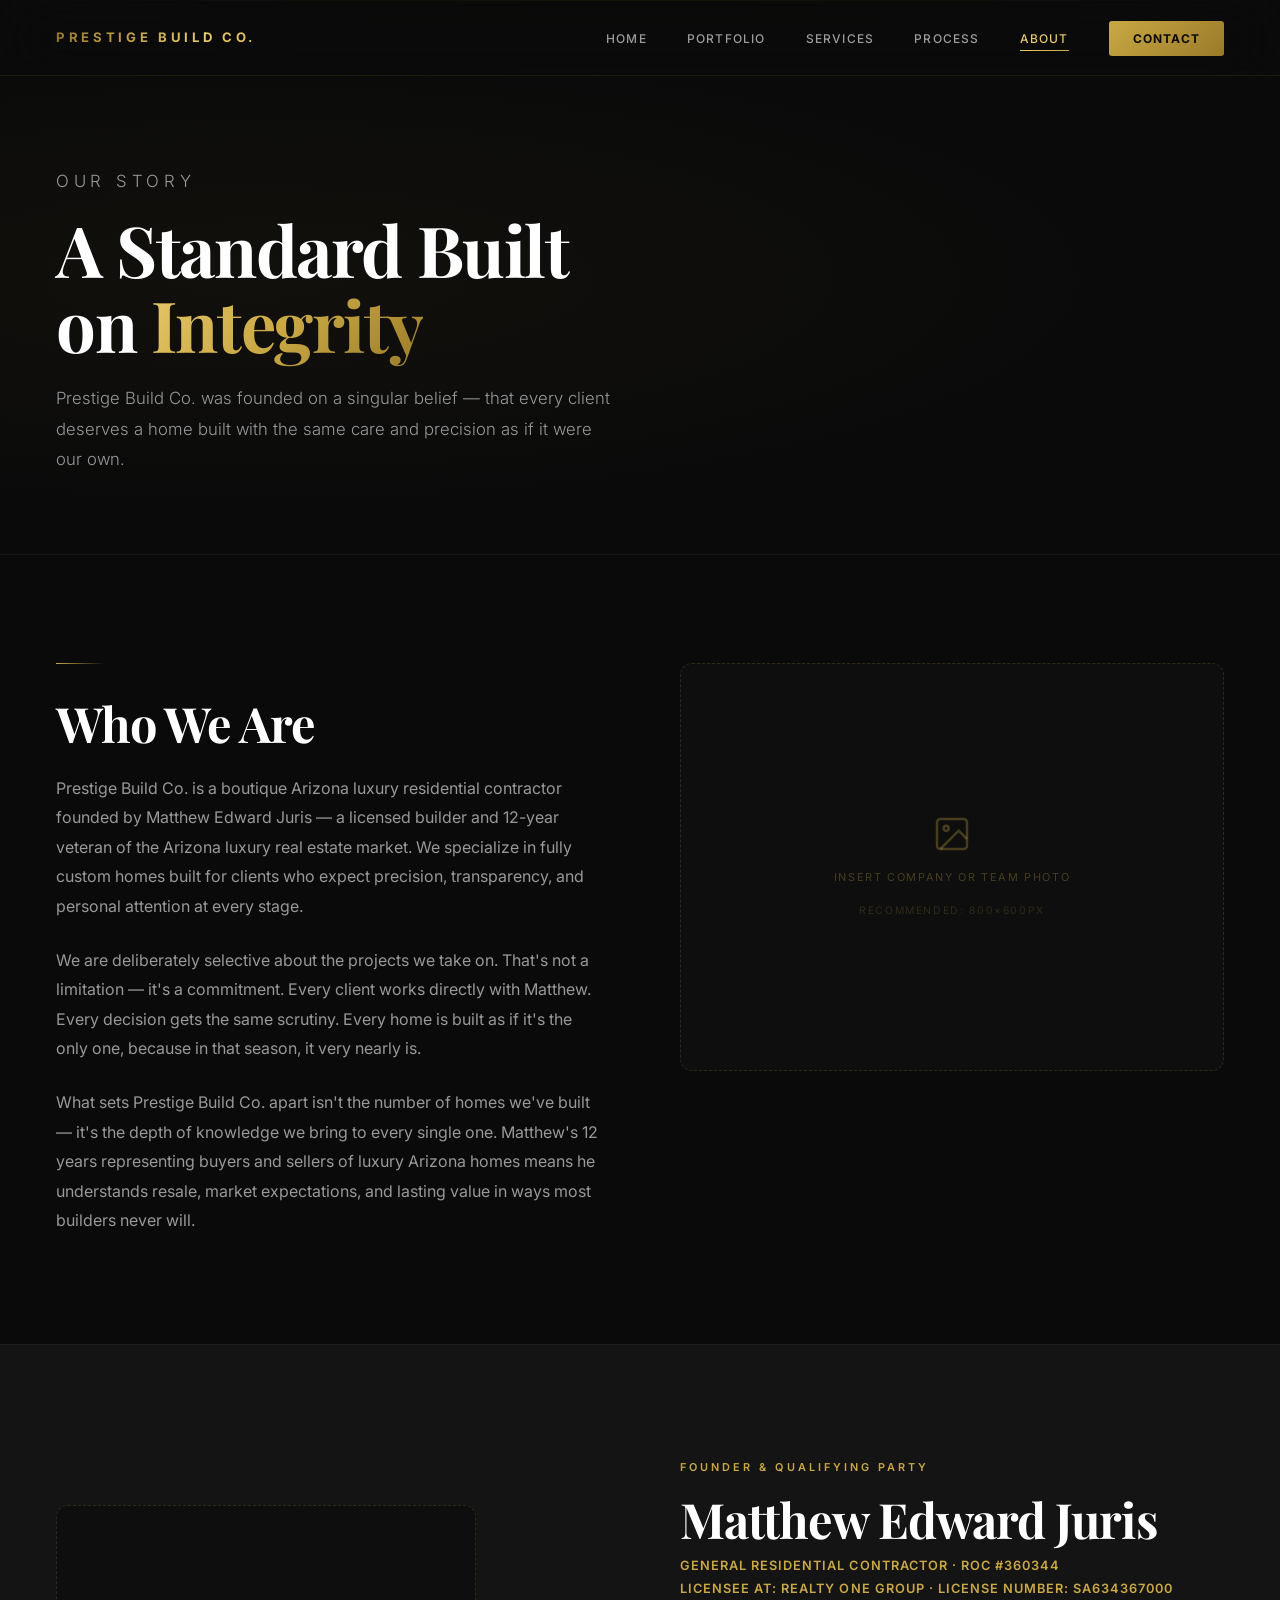
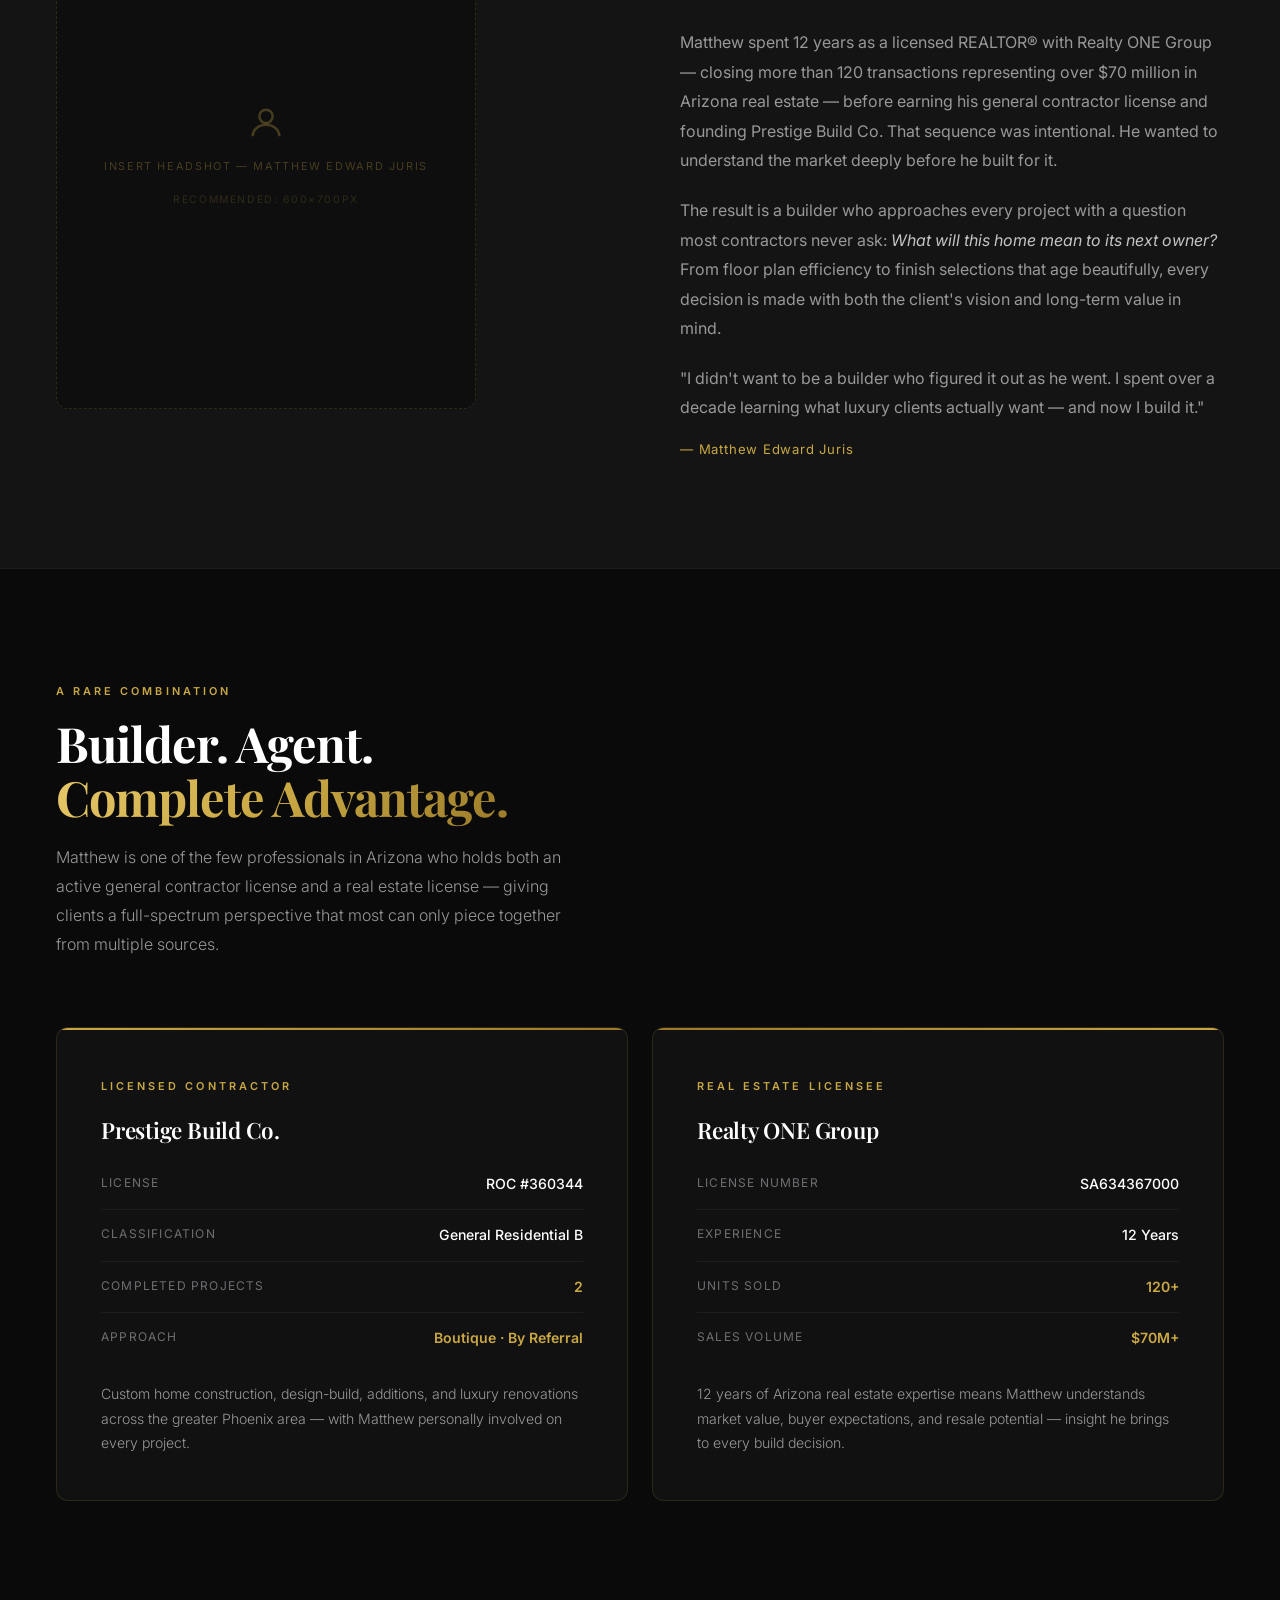
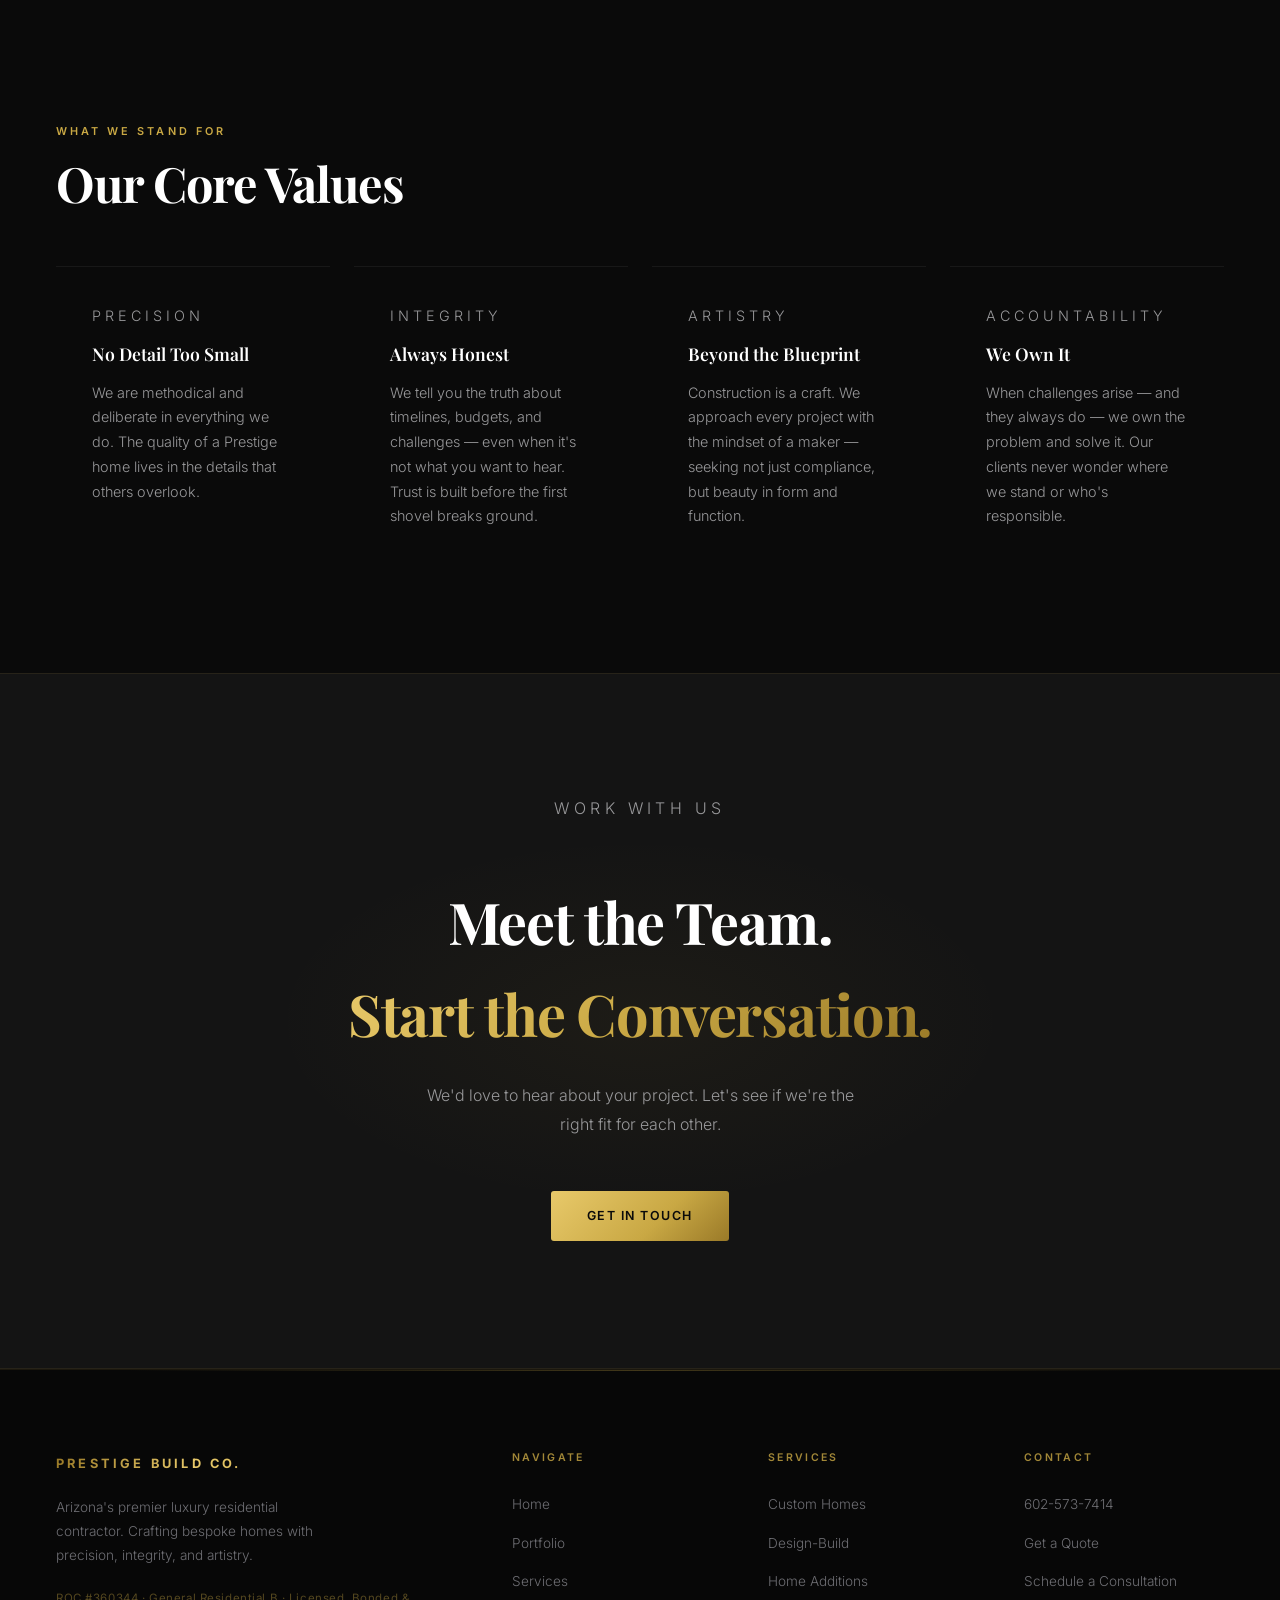
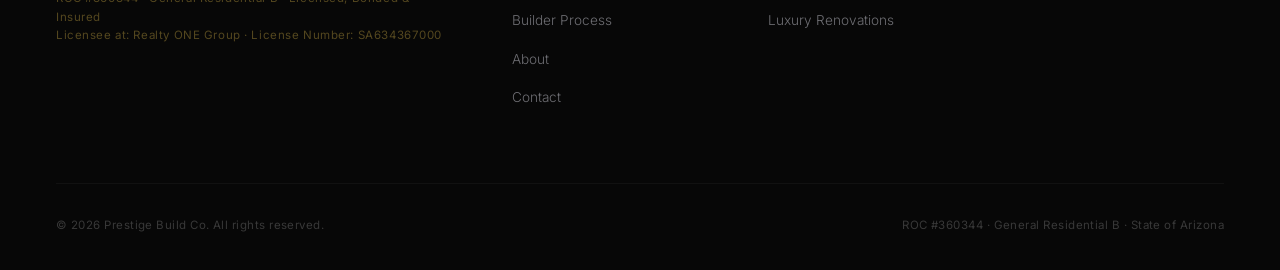
==== about.html @ 53264f7e "Initial launch — Prestige Build Co. website" ====
<!DOCTYPE html>
<html lang="en">
<head>
  <meta charset="UTF-8" />
  <meta name="viewport" content="width=device-width, initial-scale=1.0" />
  <title>About — Prestige Build Co.</title>
  <meta name="description" content="Learn about Prestige Build Co., founded by Matthew Edward Juris. Arizona luxury residential contractor, ROC #360344." />
  <link rel="stylesheet" href="styles.css" />
</head>
<body>

  <nav id="nav">
    <a href="index.html" class="nav-logo">Prestige Build Co.</a>
    <ul class="nav-links" id="navLinks">
      <li><a href="index.html">Home</a></li>
      <li><a href="portfolio.html">Portfolio</a></li>
      <li><a href="services.html">Services</a></li>
      <li><a href="process.html">Process</a></li>
      <li><a href="about.html" class="active">About</a></li>
      <li><a href="contact.html" class="nav-cta">Contact</a></li>
    </ul>
    <button class="nav-toggle" id="navToggle" aria-label="Toggle navigation">
      <span></span><span></span><span></span>
    </button>
  </nav>

  <!-- PAGE HERO -->
  <div class="page-hero">
    <div class="page-hero-inner">
      <p class="section-label">Our Story</p>
      <h1>A Standard Built<br>on <span class="gold">Integrity</span></h1>
      <p>Prestige Build Co. was founded on a singular belief — that every client deserves a home built with the same care and precision as if it were our own.</p>
    </div>
  </div>

  <!-- STORY + PHOTO -->
  <div class="section">
    <div class="section-inner">
      <div class="grid-2" style="align-items:start; gap:80px;">
        <div class="fade-in">
          <div class="gold-line"></div>
          <h2 class="section-title" style="margin-bottom:24px;">Who We Are</h2>
          <p style="color:var(--gray-400); font-size:1rem; line-height:1.85; margin-bottom:24px;">Prestige Build Co. is a boutique Arizona luxury residential contractor founded by Matthew Edward Juris — a licensed builder and 12-year veteran of the Arizona luxury real estate market. We specialize in fully custom homes built for clients who expect precision, transparency, and personal attention at every stage.</p>
          <p style="color:var(--gray-400); font-size:1rem; line-height:1.85; margin-bottom:24px;">We are deliberately selective about the projects we take on. That's not a limitation — it's a commitment. Every client works directly with Matthew. Every decision gets the same scrutiny. Every home is built as if it's the only one, because in that season, it very nearly is.</p>
          <p style="color:var(--gray-400); font-size:1rem; line-height:1.85;">What sets Prestige Build Co. apart isn't the number of homes we've built — it's the depth of knowledge we bring to every single one. Matthew's 12 years representing buyers and sellers of luxury Arizona homes means he understands resale, market expectations, and lasting value in ways most builders never will.</p>
        </div>
        <div class="fade-in">
          <!-- INSERT COMPANY / TEAM PHOTO: 800×600px recommended -->
          <div class="media-ph" style="aspect-ratio:4/3; border-radius:12px;">
            <svg width="40" height="40" viewBox="0 0 24 24" fill="none" stroke="currentColor" stroke-width="1.5"><rect x="3" y="3" width="18" height="18" rx="2"/><circle cx="8.5" cy="8.5" r="1.5"/><path d="m21 15-5-5L5 21"/></svg>
            Insert Company or Team Photo<br><span style="font-size:0.65rem; opacity:0.6;">Recommended: 800×600px</span>
          </div>
        </div>
      </div>
    </div>
  </div>

  <!-- QUALIFIER BIO -->
  <div class="section" style="background:var(--black-soft); border-top:1px solid rgba(255,255,255,0.04); border-bottom:1px solid rgba(255,255,255,0.04);">
    <div class="section-inner">
      <div class="grid-2" style="align-items:center; gap:80px;">
        <div class="fade-in">
          <!-- INSERT HEADSHOT: Matthew Edward Juris — 600×700px recommended -->
          <div class="media-ph" style="aspect-ratio:5/6; border-radius:12px; max-width:420px;">
            <svg width="40" height="40" viewBox="0 0 24 24" fill="none" stroke="currentColor" stroke-width="1.5"><circle cx="12" cy="8" r="4"/><path d="M4 20c0-4 3.6-7 8-7s8 3 8 7"/></svg>
            Insert Headshot — Matthew Edward Juris<br><span style="font-size:0.65rem; opacity:0.6;">Recommended: 600×700px</span>
          </div>
        </div>
        <div class="fade-in">
          <p class="section-label">Founder &amp; Qualifying Party</p>
          <h2 class="section-title" style="margin-bottom:8px;">Matthew Edward Juris</h2>
          <p style="color:var(--gold); font-size:0.8rem; letter-spacing:0.08em; text-transform:uppercase; font-weight:600; margin-bottom:28px; line-height:1.8;">General Residential Contractor · ROC #360344<br>Licensee at: Realty ONE Group · License Number: SA634367000</p>
          <p style="color:var(--gray-400); font-size:1rem; line-height:1.85; margin-bottom:20px;">Matthew spent 12 years as a licensed REALTOR® with Realty ONE Group — closing more than 120 transactions representing over $70 million in Arizona real estate — before earning his general contractor license and founding Prestige Build Co. That sequence was intentional. He wanted to understand the market deeply before he built for it.</p>
          <p style="color:var(--gray-400); font-size:1rem; line-height:1.85; margin-bottom:20px;">The result is a builder who approaches every project with a question most contractors never ask: <em style="color:rgba(255,255,255,0.75);">What will this home mean to its next owner?</em> From floor plan efficiency to finish selections that age beautifully, every decision is made with both the client's vision and long-term value in mind.</p>
          <p style="color:var(--gray-400); font-size:1rem; line-height:1.85;">"I didn't want to be a builder who figured it out as he went. I spent over a decade learning what luxury clients actually want — and now I build it."</p>
          <p style="margin-top:16px; font-size:0.82rem; color:var(--gold); letter-spacing:0.06em;">— Matthew Edward Juris</p>
        </div>
      </div>
    </div>
  </div>

  <!-- DUAL EXPERTISE -->
  <div class="section">
    <div class="section-inner">
      <div class="fade-in" style="margin-bottom:56px;">
        <p class="section-label">A Rare Combination</p>
        <h2 class="section-title">Builder. Agent.<br><span class="gold">Complete Advantage.</span></h2>
        <p class="section-sub">Matthew is one of the few professionals in Arizona who holds both an active general contractor license and a real estate license — giving clients a full-spectrum perspective that most can only piece together from multiple sources.</p>
      </div>
      <div class="grid-2 stagger" style="gap:24px;">

        <!-- Contractor Card -->
        <div class="fade-in" style="background:var(--black-card); border:1px solid rgba(201,168,68,0.15); border-radius:12px; padding:44px; position:relative; overflow:hidden;">
          <div style="position:absolute; top:0; left:0; right:0; height:2px; background:linear-gradient(90deg, var(--gold), var(--gold-dark));"></div>
          <p class="section-label" style="margin-bottom:18px;">Licensed Contractor</p>
          <h3 style="font-family:var(--font-serif); font-size:1.4rem; font-weight:600; margin-bottom:24px; letter-spacing:-0.01em;">Prestige Build Co.</h3>
          <div style="display:flex; flex-direction:column; gap:14px; margin-bottom:32px;">
            <div style="display:flex; justify-content:space-between; padding-bottom:14px; border-bottom:1px solid rgba(255,255,255,0.05);">
              <span style="font-size:0.75rem; letter-spacing:0.1em; text-transform:uppercase; color:var(--gray-600);">License</span>
              <span style="font-size:0.88rem; color:var(--white); font-weight:500;">ROC #360344</span>
            </div>
            <div style="display:flex; justify-content:space-between; padding-bottom:14px; border-bottom:1px solid rgba(255,255,255,0.05);">
              <span style="font-size:0.75rem; letter-spacing:0.1em; text-transform:uppercase; color:var(--gray-600);">Classification</span>
              <span style="font-size:0.88rem; color:var(--white); font-weight:500;">General Residential B</span>
            </div>
            <div style="display:flex; justify-content:space-between; padding-bottom:14px; border-bottom:1px solid rgba(255,255,255,0.05);">
              <span style="font-size:0.75rem; letter-spacing:0.1em; text-transform:uppercase; color:var(--gray-600);">Completed Projects</span>
              <span style="font-size:0.88rem; color:var(--gold); font-weight:600;">2</span>
            </div>
            <div style="display:flex; justify-content:space-between;">
              <span style="font-size:0.75rem; letter-spacing:0.1em; text-transform:uppercase; color:var(--gray-600);">Approach</span>
              <span style="font-size:0.88rem; color:var(--gold); font-weight:600;">Boutique · By Referral</span>
            </div>
          </div>
          <p style="font-size:0.88rem; color:var(--gray-400); line-height:1.75; font-weight:300;">Custom home construction, design-build, additions, and luxury renovations across the greater Phoenix area — with Matthew personally involved on every project.</p>
        </div>

        <!-- Real Estate Card -->
        <div class="fade-in" style="background:var(--black-card); border:1px solid rgba(201,168,68,0.15); border-radius:12px; padding:44px; position:relative; overflow:hidden;">
          <div style="position:absolute; top:0; left:0; right:0; height:2px; background:linear-gradient(90deg, var(--gold-dark), var(--gold));"></div>
          <p class="section-label" style="margin-bottom:18px;">Real Estate Licensee</p>
          <h3 style="font-family:var(--font-serif); font-size:1.4rem; font-weight:600; margin-bottom:24px; letter-spacing:-0.01em;">Realty ONE Group</h3>
          <div style="display:flex; flex-direction:column; gap:14px; margin-bottom:32px;">
            <div style="display:flex; justify-content:space-between; padding-bottom:14px; border-bottom:1px solid rgba(255,255,255,0.05);">
              <span style="font-size:0.75rem; letter-spacing:0.1em; text-transform:uppercase; color:var(--gray-600);">License Number</span>
              <span style="font-size:0.88rem; color:var(--white); font-weight:500;">SA634367000</span>
            </div>
            <div style="display:flex; justify-content:space-between; padding-bottom:14px; border-bottom:1px solid rgba(255,255,255,0.05);">
              <span style="font-size:0.75rem; letter-spacing:0.1em; text-transform:uppercase; color:var(--gray-600);">Experience</span>
              <span style="font-size:0.88rem; color:var(--white); font-weight:500;">12 Years</span>
            </div>
            <div style="display:flex; justify-content:space-between; padding-bottom:14px; border-bottom:1px solid rgba(255,255,255,0.05);">
              <span style="font-size:0.75rem; letter-spacing:0.1em; text-transform:uppercase; color:var(--gray-600);">Units Sold</span>
              <span style="font-size:0.88rem; color:var(--gold); font-weight:600;">120+</span>
            </div>
            <div style="display:flex; justify-content:space-between;">
              <span style="font-size:0.75rem; letter-spacing:0.1em; text-transform:uppercase; color:var(--gray-600);">Sales Volume</span>
              <span style="font-size:0.88rem; color:var(--gold); font-weight:600;">$70M+</span>
            </div>
          </div>
          <p style="font-size:0.88rem; color:var(--gray-400); line-height:1.75; font-weight:300;">12 years of Arizona real estate expertise means Matthew understands market value, buyer expectations, and resale potential — insight he brings to every build decision.</p>
        </div>

      </div>
    </div>
  </div>

  <!-- VALUES -->
  <div class="section">
    <div class="section-inner">
      <div class="fade-in" style="margin-bottom:56px;">
        <p class="section-label">What We Stand For</p>
        <h2 class="section-title">Our Core Values</h2>
      </div>
      <div class="grid-4 stagger">
        <div class="value-card fade-in">
          <p class="section-label" style="margin-bottom:12px;">Precision</p>
          <h3>No Detail Too Small</h3>
          <p style="font-size:0.9rem; color:var(--gray-400); line-height:1.72; margin-top:10px;">We are methodical and deliberate in everything we do. The quality of a Prestige home lives in the details that others overlook.</p>
        </div>
        <div class="value-card fade-in">
          <p class="section-label" style="margin-bottom:12px;">Integrity</p>
          <h3>Always Honest</h3>
          <p style="font-size:0.9rem; color:var(--gray-400); line-height:1.72; margin-top:10px;">We tell you the truth about timelines, budgets, and challenges — even when it's not what you want to hear. Trust is built before the first shovel breaks ground.</p>
        </div>
        <div class="value-card fade-in">
          <p class="section-label" style="margin-bottom:12px;">Artistry</p>
          <h3>Beyond the Blueprint</h3>
          <p style="font-size:0.9rem; color:var(--gray-400); line-height:1.72; margin-top:10px;">Construction is a craft. We approach every project with the mindset of a maker — seeking not just compliance, but beauty in form and function.</p>
        </div>
        <div class="value-card fade-in">
          <p class="section-label" style="margin-bottom:12px;">Accountability</p>
          <h3>We Own It</h3>
          <p style="font-size:0.9rem; color:var(--gray-400); line-height:1.72; margin-top:10px;">When challenges arise — and they always do — we own the problem and solve it. Our clients never wonder where we stand or who's responsible.</p>
        </div>
      </div>
    </div>
  </div>

  <!-- CTA -->
  <div class="cta-section fade-in">
    <p class="section-label">Work With Us</p>
    <h2>Meet the Team.<br><span class="gold">Start the Conversation.</span></h2>
    <p>We'd love to hear about your project. Let's see if we're the right fit for each other.</p>
    <a href="contact.html" class="btn btn-gold">Get in Touch</a>
  </div>

  <!-- FOOTER -->
  <footer>
    <div class="footer-inner">
      <div>
        <div class="footer-logo">Prestige Build Co.</div>
        <p class="footer-desc">Arizona's premier luxury residential contractor. Crafting bespoke homes with precision, integrity, and artistry.</p>
        <p class="footer-roc">ROC #360344 · General Residential B · Licensed, Bonded &amp; Insured<br>Licensee at: Realty ONE Group · License Number: SA634367000</p>
      </div>
      <div class="footer-col">
        <h4>Navigate</h4>
        <ul>
          <li><a href="index.html">Home</a></li>
          <li><a href="portfolio.html">Portfolio</a></li>
          <li><a href="services.html">Services</a></li>
          <li><a href="process.html">Builder Process</a></li>
          <li><a href="about.html">About</a></li>
          <li><a href="contact.html">Contact</a></li>
        </ul>
      </div>
      <div class="footer-col">
        <h4>Services</h4>
        <ul>
          <li><a href="services.html">Custom Homes</a></li>
          <li><a href="services.html">Design-Build</a></li>
          <li><a href="services.html">Home Additions</a></li>
          <li><a href="services.html">Luxury Renovations</a></li>
        </ul>
      </div>
      <div class="footer-col">
        <h4>Contact</h4>
        <ul>
          <li><a href="tel:6025737414">602-573-7414</a></li>
          <li><a href="contact.html">Get a Quote</a></li>
          <li><a href="contact.html">Schedule a Consultation</a></li>
        </ul>
      </div>
    </div>
    <div class="footer-bottom">
      <span>© 2026 Prestige Build Co. All rights reserved.</span>
      <span>ROC #360344 · General Residential B · State of Arizona</span>
    </div>
  </footer>

  <script src="main.js"></script>
</body>
</html>
---- styles.css ----
/* ============================================================
   PRESTIGE BUILD CO. — Global Styles (Enhanced)
   ============================================================ */

@import url('https://fonts.googleapis.com/css2?family=Playfair+Display:ital,wght@0,400;0,600;0,700;1,400;1,700&family=Inter:wght@300;400;500;600;700&display=swap');

*, *::before, *::after { box-sizing: border-box; margin: 0; padding: 0; }

:root {
  --black:        #0a0a0a;
  --black-soft:   #141414;
  --black-card:   #111111;
  --card-bg:      #141414;
  --gold:         #C9A844;
  --gold-light:   #E8C96A;
  --gold-lighter: #F2DC96;
  --gold-dark:    #9A7A28;
  --gold-dim:     rgba(201,168,68,0.15);
  --white:        #ffffff;
  --gray-300:     #c0c0c2;
  --gray-400:     #98989a;
  --gray-600:     #6e6e73;
  --nav-h:        76px;
  --max-w:        1200px;
  --font-serif:   'Playfair Display', Georgia, serif;
  --font-sans:    'Inter', -apple-system, BlinkMacSystemFont, sans-serif;
}

html { scroll-behavior: smooth; }

body {
  font-family: var(--font-sans);
  background: var(--black);
  color: var(--white);
  line-height: 1.6;
  -webkit-font-smoothing: antialiased;
  -moz-osx-font-smoothing: grayscale;
}

/* ── GOLD EFFECTS ─────────────────────────────────────────── */
.gold {
  background: linear-gradient(135deg, var(--gold-light) 0%, var(--gold) 50%, var(--gold-dark) 100%);
  -webkit-background-clip: text;
  -webkit-text-fill-color: transparent;
  background-clip: text;
}

@keyframes shimmer {
  0%   { background-position: -400% center; }
  100% { background-position: 400% center; }
}

/* ── NAV ─────────────────────────────────────────────────── */
nav {
  position: fixed;
  top: 0; left: 0; right: 0;
  height: var(--nav-h);
  display: flex;
  align-items: center;
  justify-content: space-between;
  padding: 0 56px;
  background: rgba(10,10,10,0.7);
  backdrop-filter: blur(32px) saturate(180%);
  -webkit-backdrop-filter: blur(32px) saturate(180%);
  border-bottom: 1px solid rgba(201,168,68,0.1);
  z-index: 1000;
  transition: background 0.4s, box-shadow 0.4s;
}

nav.scrolled {
  background: rgba(10,10,10,0.97);
  box-shadow: 0 4px 60px rgba(0,0,0,0.7);
  border-bottom-color: rgba(201,168,68,0.18);
}

.nav-logo {
  font-family: var(--font-sans);
  font-size: 0.82rem;
  font-weight: 700;
  letter-spacing: 0.28em;
  text-transform: uppercase;
  text-decoration: none;
  background: linear-gradient(90deg, var(--gold-dark), var(--gold-light), var(--gold), var(--gold-light), var(--gold-dark));
  background-size: 300% auto;
  -webkit-background-clip: text;
  -webkit-text-fill-color: transparent;
  background-clip: text;
  animation: shimmer 6s linear infinite;
  white-space: nowrap;
}

.nav-links {
  display: flex;
  align-items: center;
  gap: 40px;
  list-style: none;
}

.nav-links a {
  position: relative;
  color: rgba(255,255,255,0.6);
  text-decoration: none;
  font-size: 0.75rem;
  letter-spacing: 0.1em;
  text-transform: uppercase;
  font-weight: 500;
  transition: color 0.25s;
  padding-bottom: 2px;
}

.nav-links a::after {
  content: '';
  position: absolute;
  bottom: -3px;
  left: 0;
  width: 0;
  height: 1px;
  background: linear-gradient(90deg, var(--gold-light), var(--gold));
  transition: width 0.3s ease;
}

.nav-links a:hover,
.nav-links a.active {
  color: var(--gold-light);
}

.nav-links a:hover::after,
.nav-links a.active::after { width: 100%; }

.nav-links .nav-cta {
  background: linear-gradient(135deg, var(--gold), var(--gold-dark));
  color: var(--black) !important;
  padding: 10px 24px;
  border-radius: 3px;
  font-weight: 700;
  letter-spacing: 0.1em;
  -webkit-text-fill-color: var(--black);
  transition: box-shadow 0.25s, transform 0.2s;
}

.nav-links .nav-cta::after { display: none; }

.nav-links .nav-cta:hover {
  box-shadow: 0 0 28px rgba(201,168,68,0.45);
  transform: translateY(-1px);
}

.nav-toggle {
  display: none;
  flex-direction: column;
  gap: 5px;
  background: none;
  border: none;
  cursor: pointer;
  padding: 4px;
}

.nav-toggle span {
  display: block;
  width: 24px;
  height: 1.5px;
  background: var(--gold);
  transition: all 0.3s;
}

.nav-toggle.open span:nth-child(1) { transform: translateY(6.5px) rotate(45deg); }
.nav-toggle.open span:nth-child(2) { opacity: 0; }
.nav-toggle.open span:nth-child(3) { transform: translateY(-6.5px) rotate(-45deg); }

/* ── HERO ─────────────────────────────────────────────────── */
.hero {
  position: relative;
  height: 100vh;
  min-height: 680px;
  display: flex;
  align-items: center;
  justify-content: center;
  overflow: hidden;
  text-align: center;
}

.hero-media {
  position: absolute;
  inset: 0;
  background: linear-gradient(135deg, #1c1508 0%, #0d0d0d 40%, #080b12 70%, #120808 100%);
  background-size: 400% 400%;
  animation: heroShift 20s ease infinite;
}

@keyframes heroShift {
  0%   { background-position: 0% 50%; }
  50%  { background-position: 100% 50%; }
  100% { background-position: 0% 50%; }
}

/* Subtle grid overlay */
.hero::before {
  content: '';
  position: absolute;
  inset: 0;
  background-image:
    linear-gradient(rgba(201,168,68,0.03) 1px, transparent 1px),
    linear-gradient(90deg, rgba(201,168,68,0.03) 1px, transparent 1px);
  background-size: 72px 72px;
  z-index: 1;
  pointer-events: none;
}

.hero-overlay {
  position: absolute;
  inset: 0;
  background:
    radial-gradient(ellipse at 50% 60%, rgba(201,168,68,0.06) 0%, transparent 60%),
    linear-gradient(to bottom, rgba(10,10,10,0.3) 0%, rgba(10,10,10,0.2) 50%, rgba(10,10,10,0.9) 100%);
  z-index: 1;
}

.hero-content {
  position: relative;
  z-index: 2;
  padding: 0 24px;
  max-width: 900px;
}

.hero-eyebrow {
  display: inline-block;
  font-size: 0.68rem;
  letter-spacing: 0.3em;
  text-transform: uppercase;
  color: var(--gold);
  font-weight: 500;
  margin-bottom: 28px;
  border: 1px solid rgba(201,168,68,0.3);
  padding: 8px 20px;
  border-radius: 2px;
  backdrop-filter: blur(8px);
  background: rgba(201,168,68,0.04);
}

.hero-content h1 {
  font-family: var(--font-serif);
  font-size: clamp(3.2rem, 8vw, 7rem);
  font-weight: 700;
  letter-spacing: -0.02em;
  line-height: 1.02;
  margin-bottom: 28px;
}

.hero-content .hero-sub {
  font-size: clamp(1rem, 1.8vw, 1.2rem);
  color: rgba(255,255,255,0.55);
  margin-bottom: 52px;
  max-width: 480px;
  margin-left: auto;
  margin-right: auto;
  line-height: 1.8;
  font-weight: 300;
  letter-spacing: 0.01em;
}

.hero-actions {
  display: flex;
  gap: 16px;
  justify-content: center;
  flex-wrap: wrap;
}

.hero-scroll {
  position: absolute;
  bottom: 40px;
  left: 50%;
  transform: translateX(-50%);
  z-index: 2;
  display: flex;
  flex-direction: column;
  align-items: center;
  gap: 10px;
  color: rgba(255,255,255,0.25);
  font-size: 0.62rem;
  letter-spacing: 0.25em;
  text-transform: uppercase;
}

.hero-scroll-line {
  width: 1px;
  height: 48px;
  background: linear-gradient(to bottom, var(--gold), transparent);
  animation: scrollPulse 2.4s ease-in-out infinite;
}

@keyframes scrollPulse {
  0%, 100% { opacity: 0.25; transform: scaleY(1); }
  50%       { opacity: 0.8;  transform: scaleY(1.1); }
}

/* ── PAGE HERO (inner pages) ─────────────────────────────── */
.page-hero {
  position: relative;
  padding: calc(var(--nav-h) + 90px) 56px 80px;
  border-bottom: 1px solid rgba(255,255,255,0.05);
  overflow: hidden;
}

.page-hero::before {
  content: '';
  position: absolute;
  top: 0; left: 0; right: 0;
  height: 1px;
  background: linear-gradient(90deg, transparent 0%, var(--gold) 50%, transparent 100%);
  opacity: 0.4;
}

.page-hero::after {
  content: '';
  position: absolute;
  top: 0; left: 0; right: 0; bottom: 0;
  background: radial-gradient(ellipse at 20% 50%, rgba(201,168,68,0.04) 0%, transparent 60%);
  pointer-events: none;
}

.page-hero-inner {
  position: relative;
  z-index: 1;
  max-width: var(--max-w);
  margin: 0 auto;
}

.page-hero h1 {
  font-family: var(--font-serif);
  font-size: clamp(2.8rem, 5.5vw, 5rem);
  font-weight: 700;
  letter-spacing: -0.02em;
  line-height: 1.06;
  margin-bottom: 22px;
}

.page-hero p {
  font-size: 1.05rem;
  color: var(--gray-400);
  max-width: 560px;
  line-height: 1.8;
  font-weight: 300;
}

/* ── SECTIONS ─────────────────────────────────────────────── */
.section {
  padding: 108px 56px;
}

.section-inner {
  max-width: var(--max-w);
  margin: 0 auto;
}

.section-label {
  display: inline-block;
  font-size: 0.68rem;
  letter-spacing: 0.28em;
  text-transform: uppercase;
  color: var(--gold);
  font-weight: 600;
  margin-bottom: 16px;
}

.section-title {
  font-family: var(--font-serif);
  font-size: clamp(2rem, 3.8vw, 3.2rem);
  font-weight: 700;
  letter-spacing: -0.02em;
  line-height: 1.1;
  margin-bottom: 20px;
}

.section-sub {
  font-size: 1rem;
  color: var(--gray-400);
  max-width: 520px;
  line-height: 1.8;
  margin-bottom: 68px;
  font-weight: 300;
}

.gold-line {
  width: 48px;
  height: 1px;
  background: linear-gradient(90deg, var(--gold), transparent);
  margin-bottom: 32px;
  position: relative;
}

/* ── BUTTONS ──────────────────────────────────────────────── */
.btn {
  display: inline-block;
  padding: 15px 36px;
  border-radius: 3px;
  font-size: 0.78rem;
  font-weight: 600;
  letter-spacing: 0.12em;
  text-transform: uppercase;
  text-decoration: none;
  cursor: pointer;
  border: none;
  transition: all 0.25s;
  font-family: var(--font-sans);
  position: relative;
  overflow: hidden;
}

.btn-gold {
  background: linear-gradient(135deg, var(--gold-light) 0%, var(--gold) 60%, var(--gold-dark) 100%);
  color: var(--black);
}

.btn-gold::after {
  content: '';
  position: absolute;
  inset: 0;
  background: linear-gradient(135deg, rgba(255,255,255,0.15) 0%, transparent 60%);
  opacity: 0;
  transition: opacity 0.25s;
}

.btn-gold:hover {
  transform: translateY(-2px);
  box-shadow: 0 8px 36px rgba(201,168,68,0.4);
}

.btn-gold:hover::after { opacity: 1; }

.btn-outline {
  background: transparent;
  color: var(--gold);
  border: 1px solid rgba(201,168,68,0.5);
  backdrop-filter: blur(4px);
}

.btn-outline:hover {
  background: rgba(201,168,68,0.08);
  border-color: var(--gold);
  box-shadow: 0 0 32px rgba(201,168,68,0.2), inset 0 0 20px rgba(201,168,68,0.05);
  transform: translateY(-2px);
}

/* ── STATS STRIP ──────────────────────────────────────────── */
.stats-strip {
  background: var(--black-soft);
  border-top: 1px solid rgba(201,168,68,0.12);
  border-bottom: 1px solid rgba(201,168,68,0.12);
  padding: 60px 56px;
  position: relative;
  overflow: hidden;
}

.stats-strip::before {
  content: '';
  position: absolute;
  top: 50%;
  left: 50%;
  transform: translate(-50%, -50%);
  width: 600px;
  height: 200px;
  background: radial-gradient(ellipse, rgba(201,168,68,0.04) 0%, transparent 70%);
  pointer-events: none;
}

.stats-grid {
  max-width: var(--max-w);
  margin: 0 auto;
  display: grid;
  grid-template-columns: repeat(4, 1fr);
  gap: 24px;
  text-align: center;
}

.stat-item {
  padding: 20px;
  position: relative;
}

.stat-item::after {
  content: '';
  position: absolute;
  right: 0;
  top: 20%;
  height: 60%;
  width: 1px;
  background: linear-gradient(to bottom, transparent, rgba(201,168,68,0.2), transparent);
}

.stats-grid > .stat-item:last-child::after { display: none; }

.stat-number {
  font-family: var(--font-serif);
  font-size: clamp(2.4rem, 4vw, 3.4rem);
  font-weight: 700;
  background: linear-gradient(135deg, var(--gold-light), var(--gold), var(--gold-dark));
  -webkit-background-clip: text;
  -webkit-text-fill-color: transparent;
  background-clip: text;
  letter-spacing: -0.02em;
  line-height: 1;
  margin-bottom: 12px;
}

.stat-label {
  font-size: 0.72rem;
  letter-spacing: 0.18em;
  text-transform: uppercase;
  color: var(--gray-600);
  font-weight: 500;
}

/* ── CARDS ────────────────────────────────────────────────── */
.card {
  background: var(--black-card);
  border-radius: 10px;
  overflow: hidden;
  border: 1px solid rgba(255,255,255,0.05);
  transition: transform 0.4s ease, box-shadow 0.4s ease, border-color 0.4s ease;
}

.card:hover {
  transform: translateY(-8px);
  box-shadow: 0 32px 80px rgba(0,0,0,0.7), 0 0 0 1px rgba(201,168,68,0.12);
  border-color: rgba(201,168,68,0.15);
}

.card-body { padding: 28px 30px; }

.card-label {
  font-size: 0.68rem;
  letter-spacing: 0.2em;
  text-transform: uppercase;
  color: var(--gold);
  font-weight: 600;
  margin-bottom: 10px;
  opacity: 0.85;
}

.card-title {
  font-family: var(--font-serif);
  font-size: 1.25rem;
  font-weight: 600;
  letter-spacing: -0.01em;
  margin-bottom: 12px;
}

.card-desc {
  font-size: 0.88rem;
  color: var(--gray-400);
  line-height: 1.72;
  font-weight: 300;
}

/* ── MEDIA PLACEHOLDERS ───────────────────────────────────── */
.media-ph {
  background: #0e0e0e;
  display: flex;
  flex-direction: column;
  align-items: center;
  justify-content: center;
  gap: 14px;
  color: rgba(201,168,68,0.3);
  border: 1px dashed rgba(201,168,68,0.18);
  font-size: 0.68rem;
  letter-spacing: 0.15em;
  text-transform: uppercase;
  text-align: center;
  padding: 24px;
  line-height: 1.8;
}

/* ── GRIDS ────────────────────────────────────────────────── */
.grid-2 { display: grid; grid-template-columns: 1fr 1fr; gap: 32px; }
.grid-3 { display: grid; grid-template-columns: repeat(3, 1fr); gap: 28px; }
.grid-4 { display: grid; grid-template-columns: repeat(4, 1fr); gap: 24px; }

/* ── TESTIMONIALS ─────────────────────────────────────────── */
.testimonial {
  position: relative;
  background: var(--black-card);
  border: 1px solid rgba(255,255,255,0.05);
  border-left: 2px solid var(--gold);
  border-radius: 0 10px 10px 0;
  padding: 40px 36px 36px;
  overflow: hidden;
  transition: border-color 0.3s, box-shadow 0.3s;
}

.testimonial:hover {
  border-left-color: var(--gold-light);
  box-shadow: 0 16px 56px rgba(0,0,0,0.5), -4px 0 32px rgba(201,168,68,0.06);
}

.testimonial::before {
  content: '\201C';
  position: absolute;
  top: -10px;
  right: 24px;
  font-family: var(--font-serif);
  font-size: 9rem;
  line-height: 1;
  color: rgba(201,168,68,0.06);
  pointer-events: none;
  user-select: none;
}

.testimonial-quote {
  font-family: var(--font-serif);
  font-size: 1rem;
  font-style: italic;
  color: rgba(255,255,255,0.78);
  line-height: 1.8;
  margin-bottom: 26px;
}

.testimonial-author {
  font-size: 0.7rem;
  letter-spacing: 0.18em;
  text-transform: uppercase;
  color: var(--gold);
  font-weight: 600;
}

/* ── PROCESS TIMELINE ─────────────────────────────────────── */
.process-list { display: flex; flex-direction: column; }

.process-step {
  display: grid;
  grid-template-columns: 88px 1fr;
  gap: 36px;
  padding: 52px 0;
  border-bottom: 1px solid rgba(255,255,255,0.04);
  align-items: start;
  transition: background 0.3s;
  position: relative;
}

.process-step::before {
  content: '';
  position: absolute;
  left: 0;
  top: 0;
  bottom: 0;
  width: 0;
  background: linear-gradient(90deg, rgba(201,168,68,0.03), transparent);
  transition: width 0.4s ease;
  border-radius: 0 8px 8px 0;
}

.process-step:hover::before { width: 100%; }
.process-step:last-child { border-bottom: none; }

.step-number {
  font-family: var(--font-serif);
  font-size: 3.4rem;
  font-weight: 700;
  color: rgba(201,168,68,0.12);
  letter-spacing: -0.04em;
  line-height: 1;
  padding-top: 2px;
  text-align: right;
  transition: color 0.35s;
}

.process-step:hover .step-number {
  background: linear-gradient(135deg, var(--gold-light), var(--gold));
  -webkit-background-clip: text;
  -webkit-text-fill-color: transparent;
  background-clip: text;
}

.step-content h3 {
  font-family: var(--font-serif);
  font-size: 1.35rem;
  font-weight: 600;
  letter-spacing: -0.01em;
  margin-bottom: 14px;
}

.step-content p {
  font-size: 0.93rem;
  color: var(--gray-400);
  line-height: 1.82;
  max-width: 600px;
  font-weight: 300;
}

/* ── SERVICE CARDS ────────────────────────────────────────── */
.service-card {
  position: relative;
  background: var(--black-card);
  border: 1px solid rgba(255,255,255,0.05);
  border-radius: 10px;
  padding: 44px 38px;
  transition: border-color 0.35s, transform 0.35s, box-shadow 0.35s;
  overflow: hidden;
}

.service-card::after {
  content: '';
  position: absolute;
  top: 0; left: 0; right: 0;
  height: 2px;
  background: linear-gradient(90deg, transparent, var(--gold), transparent);
  opacity: 0;
  transition: opacity 0.35s;
}

.service-card:hover {
  border-color: rgba(201,168,68,0.2);
  transform: translateY(-6px);
  box-shadow: 0 24px 64px rgba(0,0,0,0.6), 0 0 40px rgba(201,168,68,0.06);
}

.service-card:hover::after { opacity: 1; }

.service-icon {
  width: 44px;
  height: 44px;
  margin-bottom: 26px;
  color: var(--gold);
  opacity: 0.85;
}

.service-card h3 {
  font-family: var(--font-serif);
  font-size: 1.2rem;
  font-weight: 600;
  margin-bottom: 16px;
  letter-spacing: -0.01em;
}

.service-card p {
  font-size: 0.9rem;
  color: var(--gray-400);
  line-height: 1.78;
  font-weight: 300;
}

/* ── CONTACT FORM ─────────────────────────────────────────── */
.contact-grid {
  display: grid;
  grid-template-columns: 1fr 400px;
  gap: 88px;
  align-items: start;
}

.form-group {
  display: flex;
  flex-direction: column;
  gap: 8px;
  margin-bottom: 22px;
}

.form-group label {
  font-size: 0.7rem;
  letter-spacing: 0.15em;
  text-transform: uppercase;
  color: var(--gray-600);
  font-weight: 600;
}

.form-group input,
.form-group select,
.form-group textarea {
  background: rgba(255,255,255,0.03);
  border: 1px solid rgba(255,255,255,0.08);
  border-radius: 6px;
  color: var(--white);
  font-family: var(--font-sans);
  font-size: 0.93rem;
  font-weight: 300;
  padding: 14px 18px;
  outline: none;
  transition: border-color 0.25s, box-shadow 0.25s, background 0.25s;
  width: 100%;
}

.form-group input:focus,
.form-group select:focus,
.form-group textarea:focus {
  border-color: rgba(201,168,68,0.5);
  background: rgba(201,168,68,0.02);
  box-shadow: 0 0 0 3px rgba(201,168,68,0.06);
}

.form-group select option { background: #1a1a1a; }
.form-group textarea { resize: vertical; min-height: 140px; line-height: 1.6; }

.contact-info-card {
  background: var(--black-card);
  border: 1px solid rgba(201,168,68,0.12);
  border-radius: 10px;
  padding: 44px 40px;
  position: relative;
  overflow: hidden;
}

.contact-info-card::before {
  content: '';
  position: absolute;
  top: 0; left: 0; right: 0;
  height: 1px;
  background: linear-gradient(90deg, transparent, var(--gold), transparent);
  opacity: 0.5;
}

.contact-info-card h3 {
  font-family: var(--font-serif);
  font-size: 1.15rem;
  font-weight: 600;
  margin-bottom: 36px;
  letter-spacing: -0.01em;
}

.info-row {
  display: flex;
  flex-direction: column;
  gap: 6px;
  margin-bottom: 28px;
  padding-bottom: 28px;
  border-bottom: 1px solid rgba(255,255,255,0.05);
}

.info-row:last-child { border-bottom: none; margin-bottom: 0; padding-bottom: 0; }

.info-label {
  font-size: 0.66rem;
  letter-spacing: 0.2em;
  text-transform: uppercase;
  color: var(--gold);
  font-weight: 600;
  opacity: 0.8;
}

.info-value {
  font-size: 0.92rem;
  color: rgba(255,255,255,0.75);
  line-height: 1.65;
  font-weight: 300;
}

.info-value a {
  color: inherit;
  text-decoration: none;
  transition: color 0.2s;
}

.info-value a:hover { color: var(--gold-light); }

/* ── VALUES (About) ───────────────────────────────────────── */
.value-card {
  padding: 36px;
  border-top: 1px solid rgba(255,255,255,0.06);
  transition: border-top-color 0.3s;
}

.value-card:hover { border-top-color: rgba(201,168,68,0.3); }

.value-card h3 {
  font-family: var(--font-serif);
  font-size: 1.1rem;
  font-weight: 600;
  margin-bottom: 12px;
}

.value-card p {
  font-size: 0.9rem;
  color: var(--gray-400);
  line-height: 1.78;
  font-weight: 300;
}

/* ── CTA BANNER ───────────────────────────────────────────── */
.cta-section {
  padding: 120px 56px;
  text-align: center;
  position: relative;
  overflow: hidden;
  background: var(--black-soft);
  border-top: 1px solid rgba(201,168,68,0.1);
  border-bottom: 1px solid rgba(201,168,68,0.1);
}

.cta-section::before {
  content: '';
  position: absolute;
  top: 50%;
  left: 50%;
  transform: translate(-50%, -50%);
  width: 800px;
  height: 400px;
  background: radial-gradient(ellipse, rgba(201,168,68,0.05) 0%, transparent 65%);
  pointer-events: none;
}

.cta-section h2 {
  font-family: var(--font-serif);
  font-size: clamp(2.2rem, 4.5vw, 3.6rem);
  font-weight: 700;
  letter-spacing: -0.02em;
  margin-bottom: 22px;
  position: relative;
}

.cta-section p {
  font-size: 1rem;
  color: var(--gray-400);
  max-width: 440px;
  margin: 0 auto 52px;
  line-height: 1.8;
  font-weight: 300;
  position: relative;
}

/* ── FADE-IN ──────────────────────────────────────────────── */
.fade-in {
  opacity: 0;
  transform: translateY(32px);
  transition: opacity 0.8s ease, transform 0.8s ease;
}

.fade-in.visible { opacity: 1; transform: translateY(0); }

.stagger > *:nth-child(1) { transition-delay: 0s; }
.stagger > *:nth-child(2) { transition-delay: 0.12s; }
.stagger > *:nth-child(3) { transition-delay: 0.24s; }
.stagger > *:nth-child(4) { transition-delay: 0.36s; }

/* ── FOOTER ───────────────────────────────────────────────── */
footer {
  background: #070707;
  border-top: 1px solid rgba(201,168,68,0.1);
  padding: 80px 56px 36px;
  position: relative;
}

footer::before {
  content: '';
  position: absolute;
  top: 0; left: 10%; right: 10%;
  height: 1px;
  background: linear-gradient(90deg, transparent, rgba(201,168,68,0.3), transparent);
}

.footer-inner {
  max-width: var(--max-w);
  margin: 0 auto;
  display: grid;
  grid-template-columns: 2fr 1fr 1fr 1fr;
  gap: 56px;
  padding-bottom: 60px;
  border-bottom: 1px solid rgba(255,255,255,0.04);
}

.footer-logo {
  font-size: 0.8rem;
  font-weight: 700;
  letter-spacing: 0.25em;
  text-transform: uppercase;
  background: linear-gradient(90deg, var(--gold-dark), var(--gold-light), var(--gold), var(--gold-light), var(--gold-dark));
  background-size: 300% auto;
  -webkit-background-clip: text;
  -webkit-text-fill-color: transparent;
  background-clip: text;
  animation: shimmer 7s linear infinite;
  margin-bottom: 20px;
  display: inline-block;
}

.footer-desc {
  font-size: 0.85rem;
  color: var(--gray-600);
  line-height: 1.78;
  margin-bottom: 22px;
  max-width: 270px;
  font-weight: 300;
}

.footer-roc {
  font-size: 0.72rem;
  color: rgba(201,168,68,0.4);
  letter-spacing: 0.05em;
  line-height: 1.6;
}

.footer-col h4 {
  font-size: 0.66rem;
  letter-spacing: 0.22em;
  text-transform: uppercase;
  color: var(--gold);
  font-weight: 600;
  margin-bottom: 24px;
  opacity: 0.8;
}

.footer-col ul { list-style: none; }
.footer-col ul li { margin-bottom: 13px; }

.footer-col ul li a {
  color: var(--gray-600);
  text-decoration: none;
  font-size: 0.85rem;
  font-weight: 300;
  transition: color 0.2s;
}

.footer-col ul li a:hover { color: var(--gold-light); }

.footer-bottom {
  max-width: var(--max-w);
  margin: 0 auto;
  padding-top: 32px;
  display: flex;
  justify-content: space-between;
  align-items: center;
  font-size: 0.72rem;
  color: rgba(255,255,255,0.2);
  letter-spacing: 0.04em;
}

/* ── RESPONSIVE ───────────────────────────────────────────── */
@media (max-width: 1024px) {
  .contact-grid { grid-template-columns: 1fr; }
  .contact-grid > :last-child { order: -1; }
}

@media (max-width: 900px) {
  nav { padding: 0 24px; }
  .nav-links { display: none; }
  .nav-toggle { display: flex; }

  .nav-links.open {
    display: flex;
    flex-direction: column;
    position: fixed;
    top: var(--nav-h);
    left: 0; right: 0;
    background: rgba(10,10,10,0.98);
    padding: 40px 28px;
    gap: 32px;
    border-bottom: 1px solid rgba(201,168,68,0.12);
    backdrop-filter: blur(24px);
  }

  .grid-2, .grid-3, .grid-4 { grid-template-columns: 1fr; }
  .stats-grid { grid-template-columns: 1fr 1fr; }
  .footer-inner { grid-template-columns: 1fr 1fr; }
  .section { padding: 80px 28px; }
  .page-hero { padding-left: 28px; padding-right: 28px; }
  .process-step { grid-template-columns: 60px 1fr; gap: 24px; }
  .stats-strip { padding-left: 28px; padding-right: 28px; }
}

@media (max-width: 600px) {
  .footer-inner { grid-template-columns: 1fr; }
  .footer-bottom { flex-direction: column; gap: 8px; text-align: center; }
  .stats-grid { grid-template-columns: 1fr; }
  .stat-item::after { display: none; }
  .hero-content h1 { font-size: 3rem; }
  footer { padding-left: 24px; padding-right: 24px; }
  .cta-section { padding: 80px 24px; }
  nav { padding: 0 20px; }
}
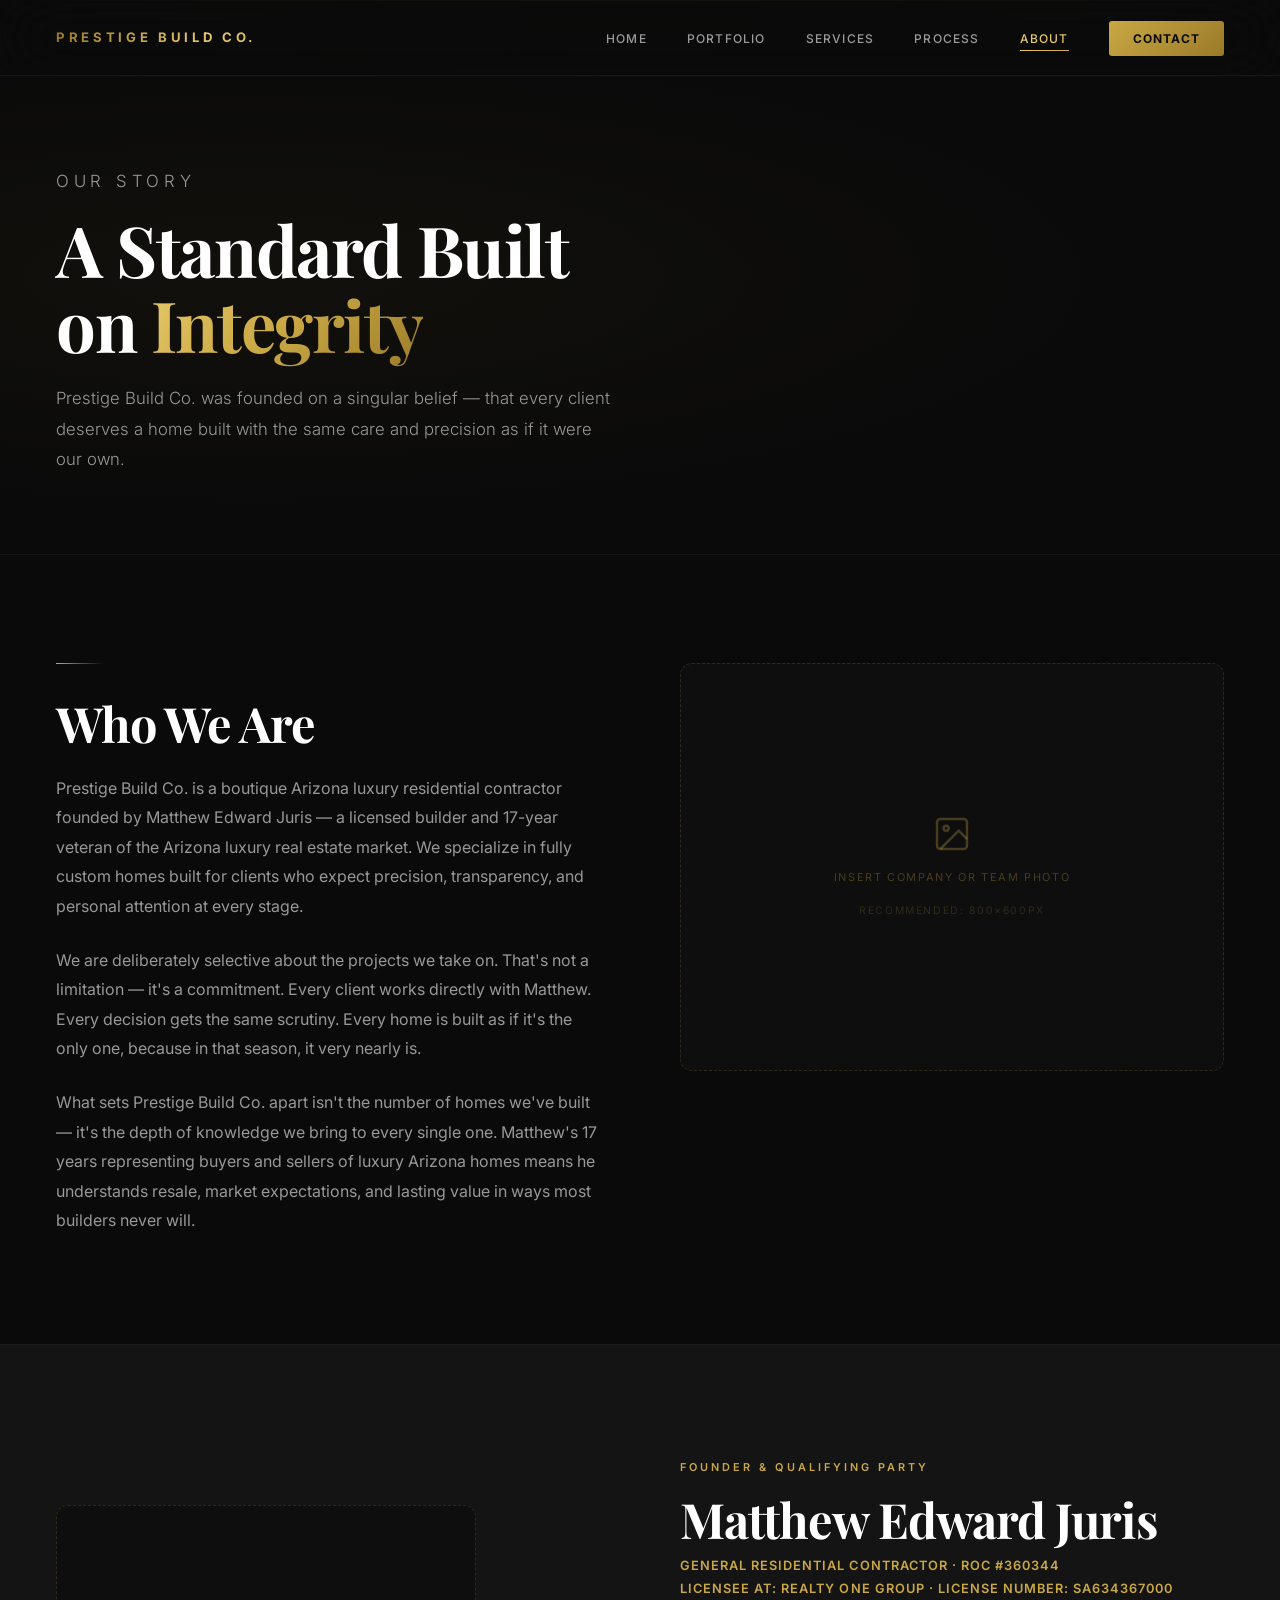
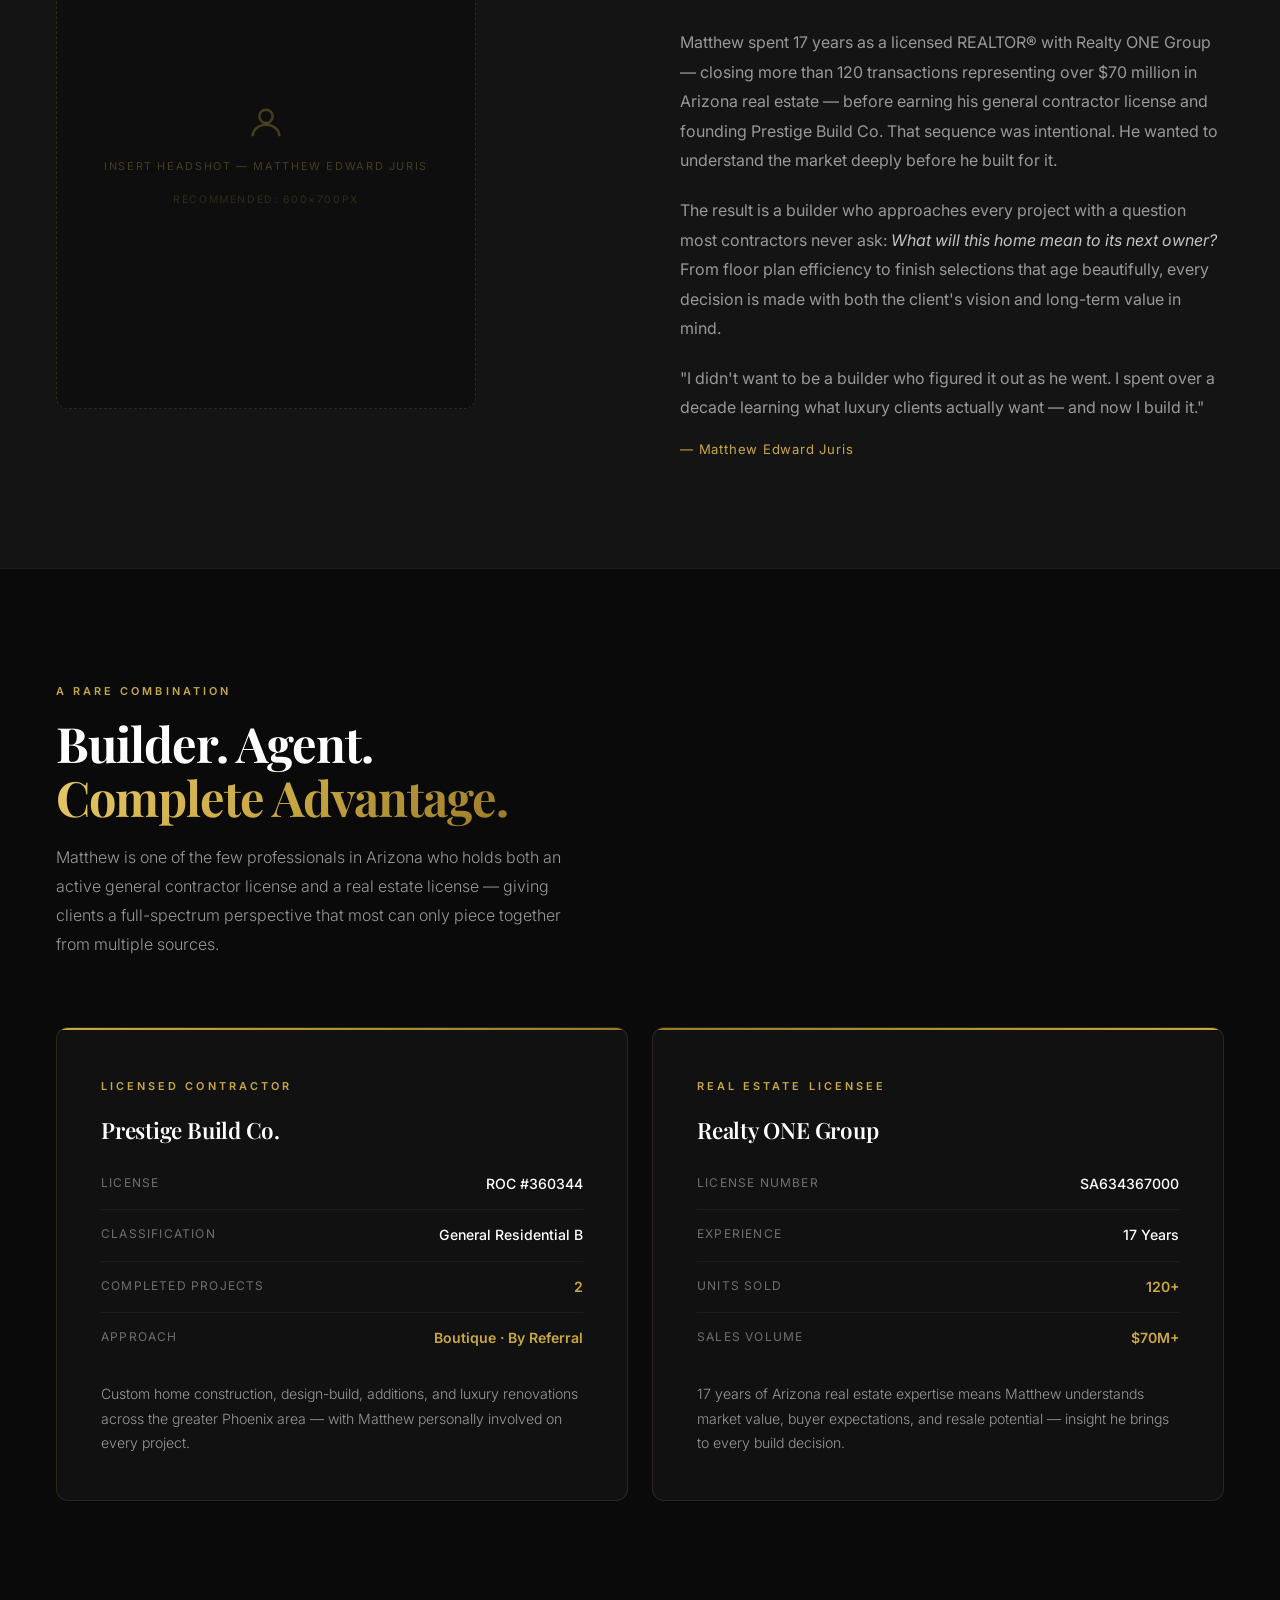
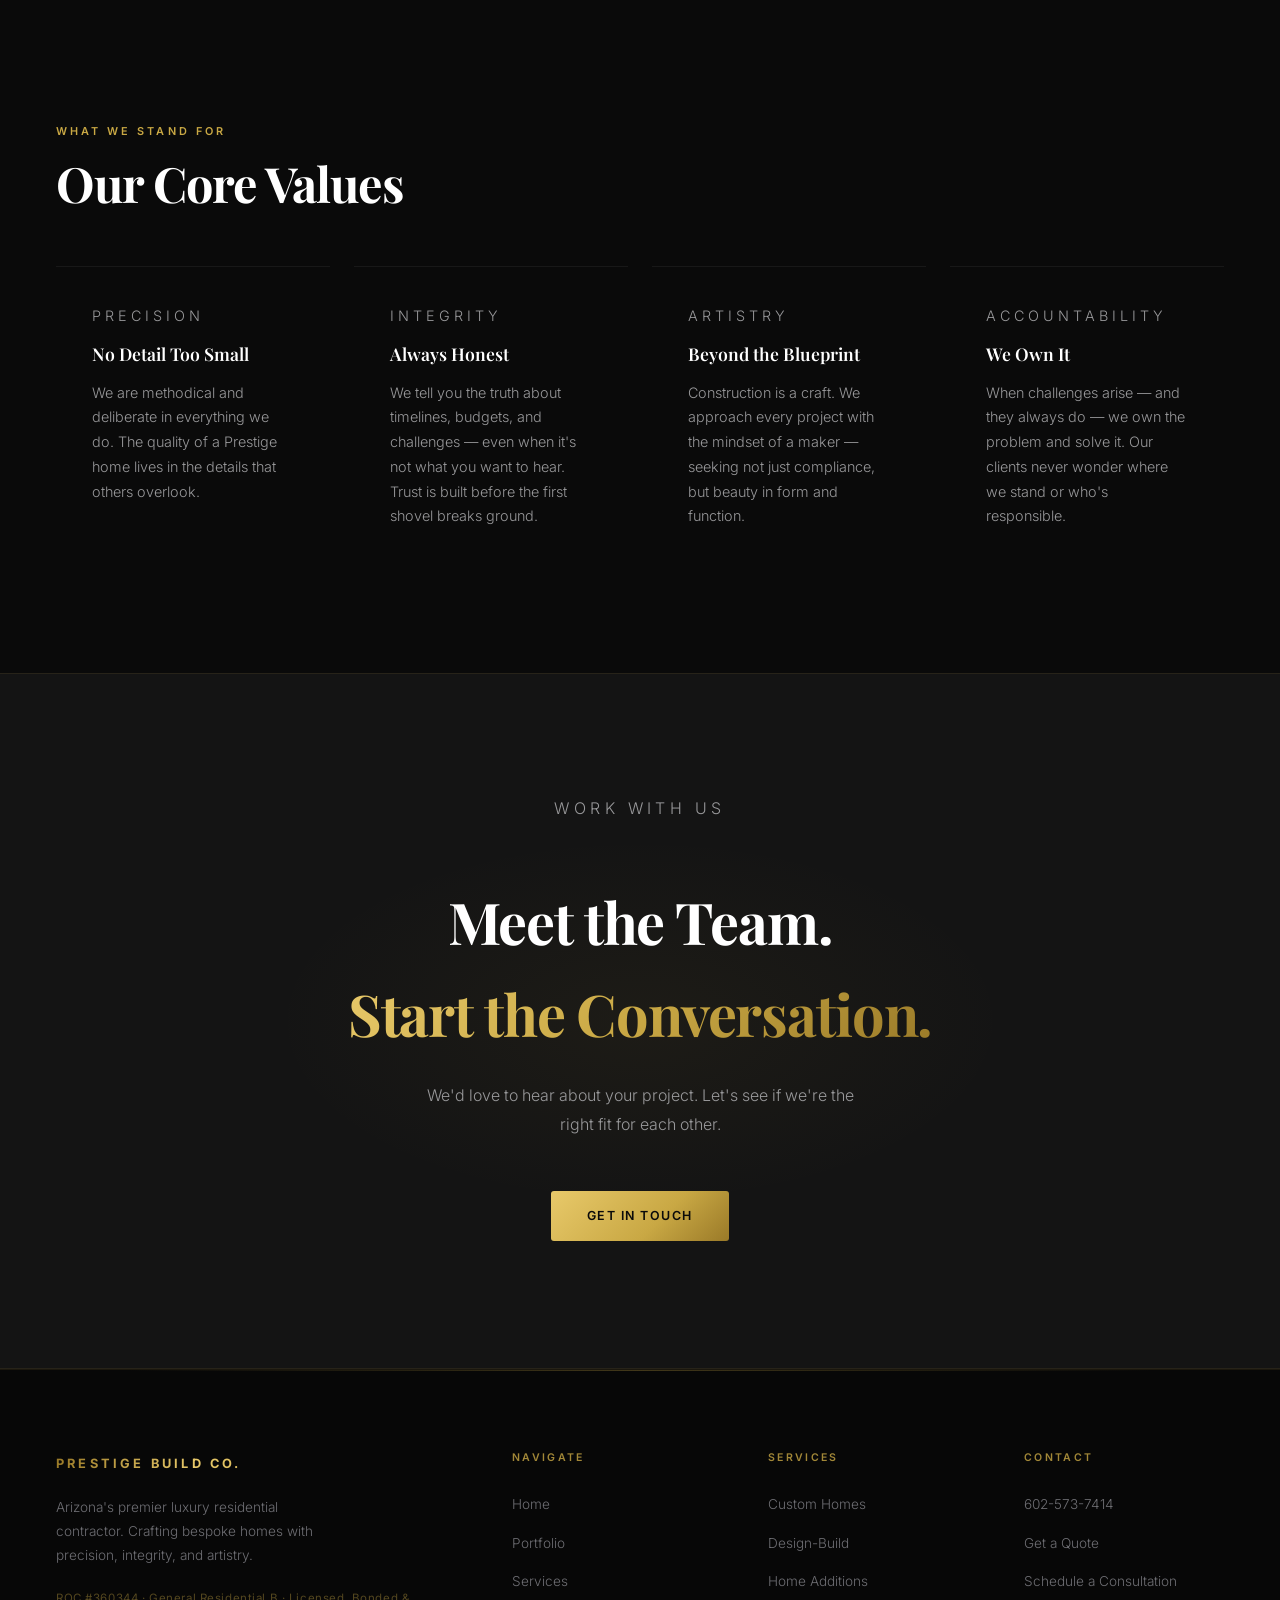
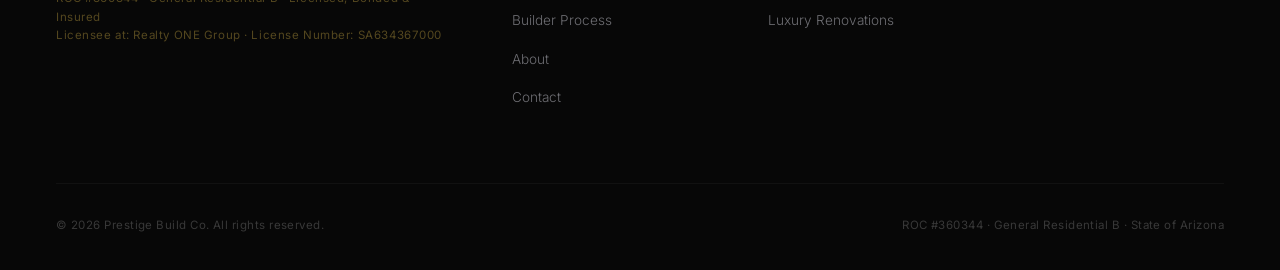
==== commit 026d3374: "Update Matthew's real estate experience to 17 years" ====
--- a/about.html
+++ b/about.html
@@ -40,9 +40,9 @@
         <div class="fade-in">
           <div class="gold-line"></div>
           <h2 class="section-title" style="margin-bottom:24px;">Who We Are</h2>
-          <p style="color:var(--gray-400); font-size:1rem; line-height:1.85; margin-bottom:24px;">Prestige Build Co. is a boutique Arizona luxury residential contractor founded by Matthew Edward Juris — a licensed builder and 12-year veteran of the Arizona luxury real estate market. We specialize in fully custom homes built for clients who expect precision, transparency, and personal attention at every stage.</p>
+          <p style="color:var(--gray-400); font-size:1rem; line-height:1.85; margin-bottom:24px;">Prestige Build Co. is a boutique Arizona luxury residential contractor founded by Matthew Edward Juris — a licensed builder and 17-year veteran of the Arizona luxury real estate market. We specialize in fully custom homes built for clients who expect precision, transparency, and personal attention at every stage.</p>
           <p style="color:var(--gray-400); font-size:1rem; line-height:1.85; margin-bottom:24px;">We are deliberately selective about the projects we take on. That's not a limitation — it's a commitment. Every client works directly with Matthew. Every decision gets the same scrutiny. Every home is built as if it's the only one, because in that season, it very nearly is.</p>
-          <p style="color:var(--gray-400); font-size:1rem; line-height:1.85;">What sets Prestige Build Co. apart isn't the number of homes we've built — it's the depth of knowledge we bring to every single one. Matthew's 12 years representing buyers and sellers of luxury Arizona homes means he understands resale, market expectations, and lasting value in ways most builders never will.</p>
+          <p style="color:var(--gray-400); font-size:1rem; line-height:1.85;">What sets Prestige Build Co. apart isn't the number of homes we've built — it's the depth of knowledge we bring to every single one. Matthew's 17 years representing buyers and sellers of luxury Arizona homes means he understands resale, market expectations, and lasting value in ways most builders never will.</p>
         </div>
         <div class="fade-in">
           <!-- INSERT COMPANY / TEAM PHOTO: 800×600px recommended -->
@@ -70,7 +70,7 @@
           <p class="section-label">Founder &amp; Qualifying Party</p>
           <h2 class="section-title" style="margin-bottom:8px;">Matthew Edward Juris</h2>
           <p style="color:var(--gold); font-size:0.8rem; letter-spacing:0.08em; text-transform:uppercase; font-weight:600; margin-bottom:28px; line-height:1.8;">General Residential Contractor · ROC #360344<br>Licensee at: Realty ONE Group · License Number: SA634367000</p>
-          <p style="color:var(--gray-400); font-size:1rem; line-height:1.85; margin-bottom:20px;">Matthew spent 12 years as a licensed REALTOR® with Realty ONE Group — closing more than 120 transactions representing over $70 million in Arizona real estate — before earning his general contractor license and founding Prestige Build Co. That sequence was intentional. He wanted to understand the market deeply before he built for it.</p>
+          <p style="color:var(--gray-400); font-size:1rem; line-height:1.85; margin-bottom:20px;">Matthew spent 17 years as a licensed REALTOR® with Realty ONE Group — closing more than 120 transactions representing over $70 million in Arizona real estate — before earning his general contractor license and founding Prestige Build Co. That sequence was intentional. He wanted to understand the market deeply before he built for it.</p>
           <p style="color:var(--gray-400); font-size:1rem; line-height:1.85; margin-bottom:20px;">The result is a builder who approaches every project with a question most contractors never ask: <em style="color:rgba(255,255,255,0.75);">What will this home mean to its next owner?</em> From floor plan efficiency to finish selections that age beautifully, every decision is made with both the client's vision and long-term value in mind.</p>
           <p style="color:var(--gray-400); font-size:1rem; line-height:1.85;">"I didn't want to be a builder who figured it out as he went. I spent over a decade learning what luxury clients actually want — and now I build it."</p>
           <p style="margin-top:16px; font-size:0.82rem; color:var(--gold); letter-spacing:0.06em;">— Matthew Edward Juris</p>
@@ -127,7 +127,7 @@
             </div>
             <div style="display:flex; justify-content:space-between; padding-bottom:14px; border-bottom:1px solid rgba(255,255,255,0.05);">
               <span style="font-size:0.75rem; letter-spacing:0.1em; text-transform:uppercase; color:var(--gray-600);">Experience</span>
-              <span style="font-size:0.88rem; color:var(--white); font-weight:500;">12 Years</span>
+              <span style="font-size:0.88rem; color:var(--white); font-weight:500;">17 Years</span>
             </div>
             <div style="display:flex; justify-content:space-between; padding-bottom:14px; border-bottom:1px solid rgba(255,255,255,0.05);">
               <span style="font-size:0.75rem; letter-spacing:0.1em; text-transform:uppercase; color:var(--gray-600);">Units Sold</span>
@@ -138,7 +138,7 @@
               <span style="font-size:0.88rem; color:var(--gold); font-weight:600;">$70M+</span>
             </div>
           </div>
-          <p style="font-size:0.88rem; color:var(--gray-400); line-height:1.75; font-weight:300;">12 years of Arizona real estate expertise means Matthew understands market value, buyer expectations, and resale potential — insight he brings to every build decision.</p>
+          <p style="font-size:0.88rem; color:var(--gray-400); line-height:1.75; font-weight:300;">17 years of Arizona real estate expertise means Matthew understands market value, buyer expectations, and resale potential — insight he brings to every build decision.</p>
         </div>
 
       </div>
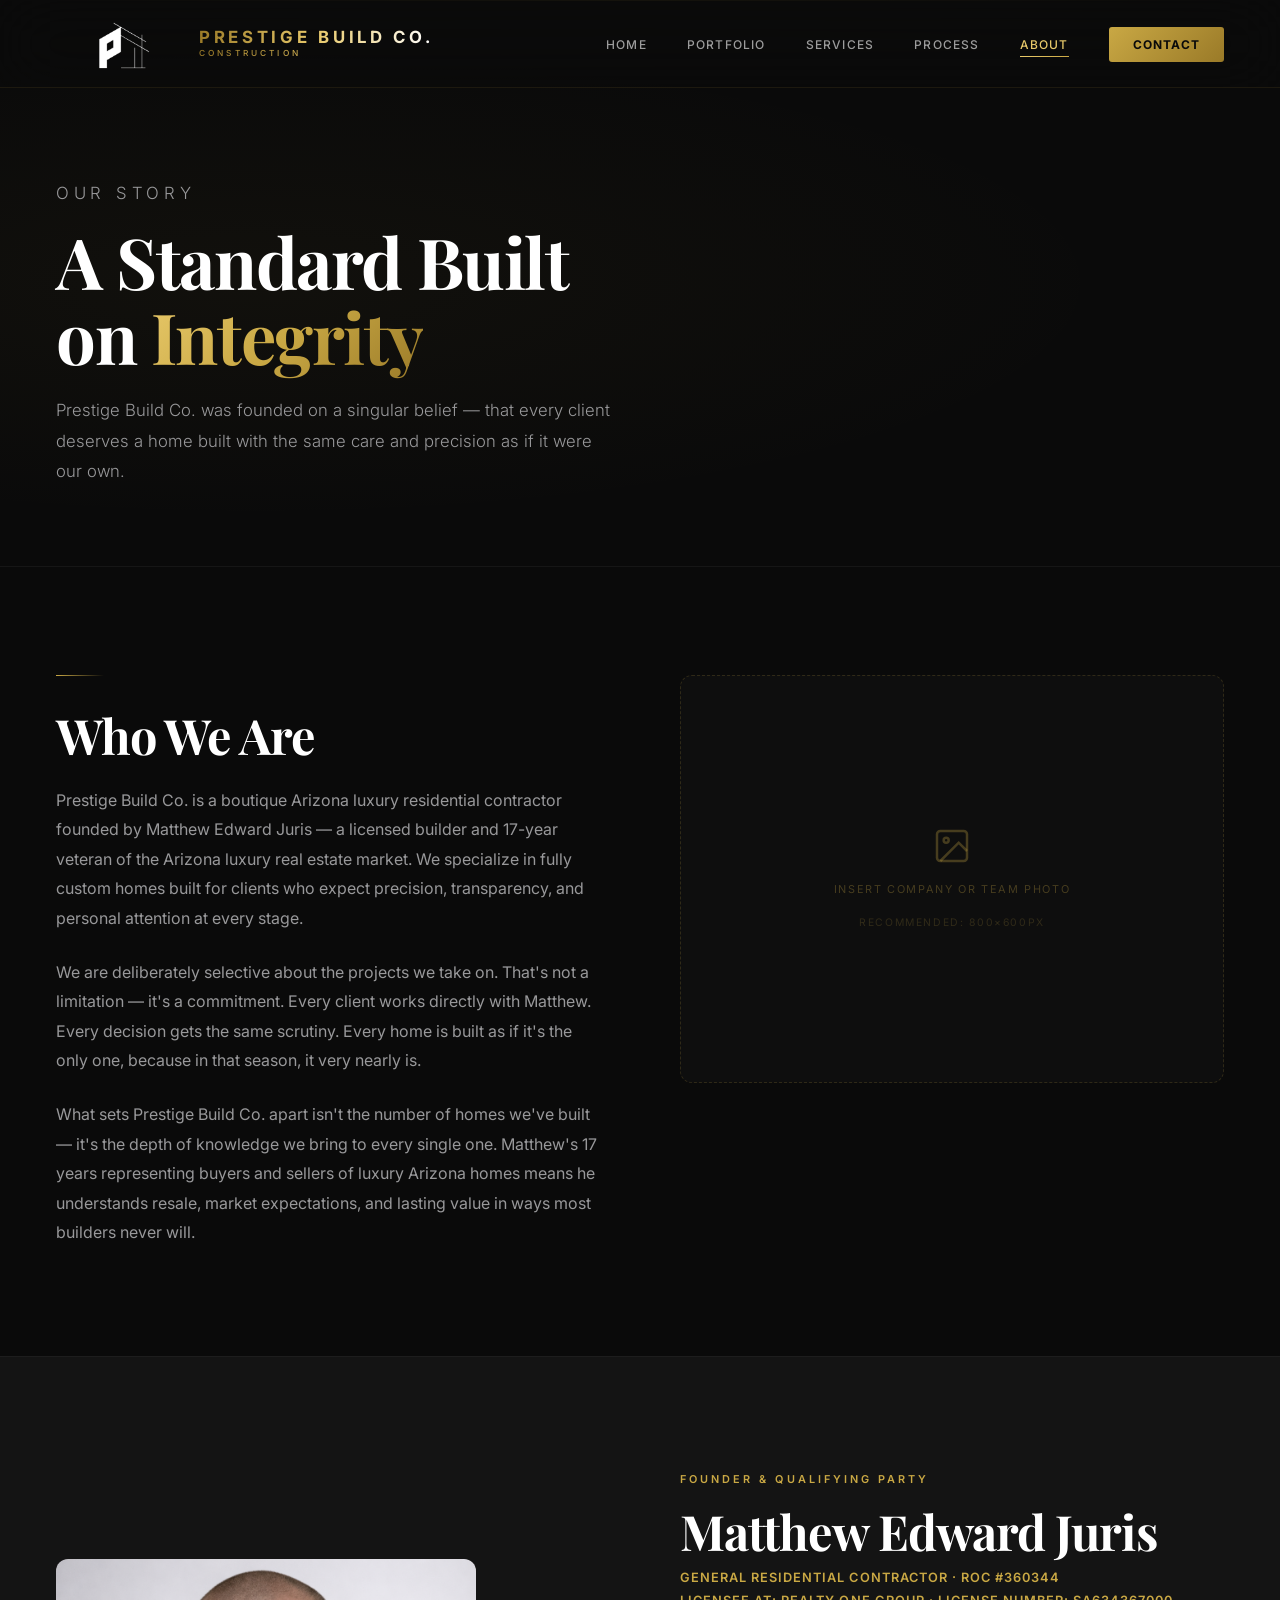
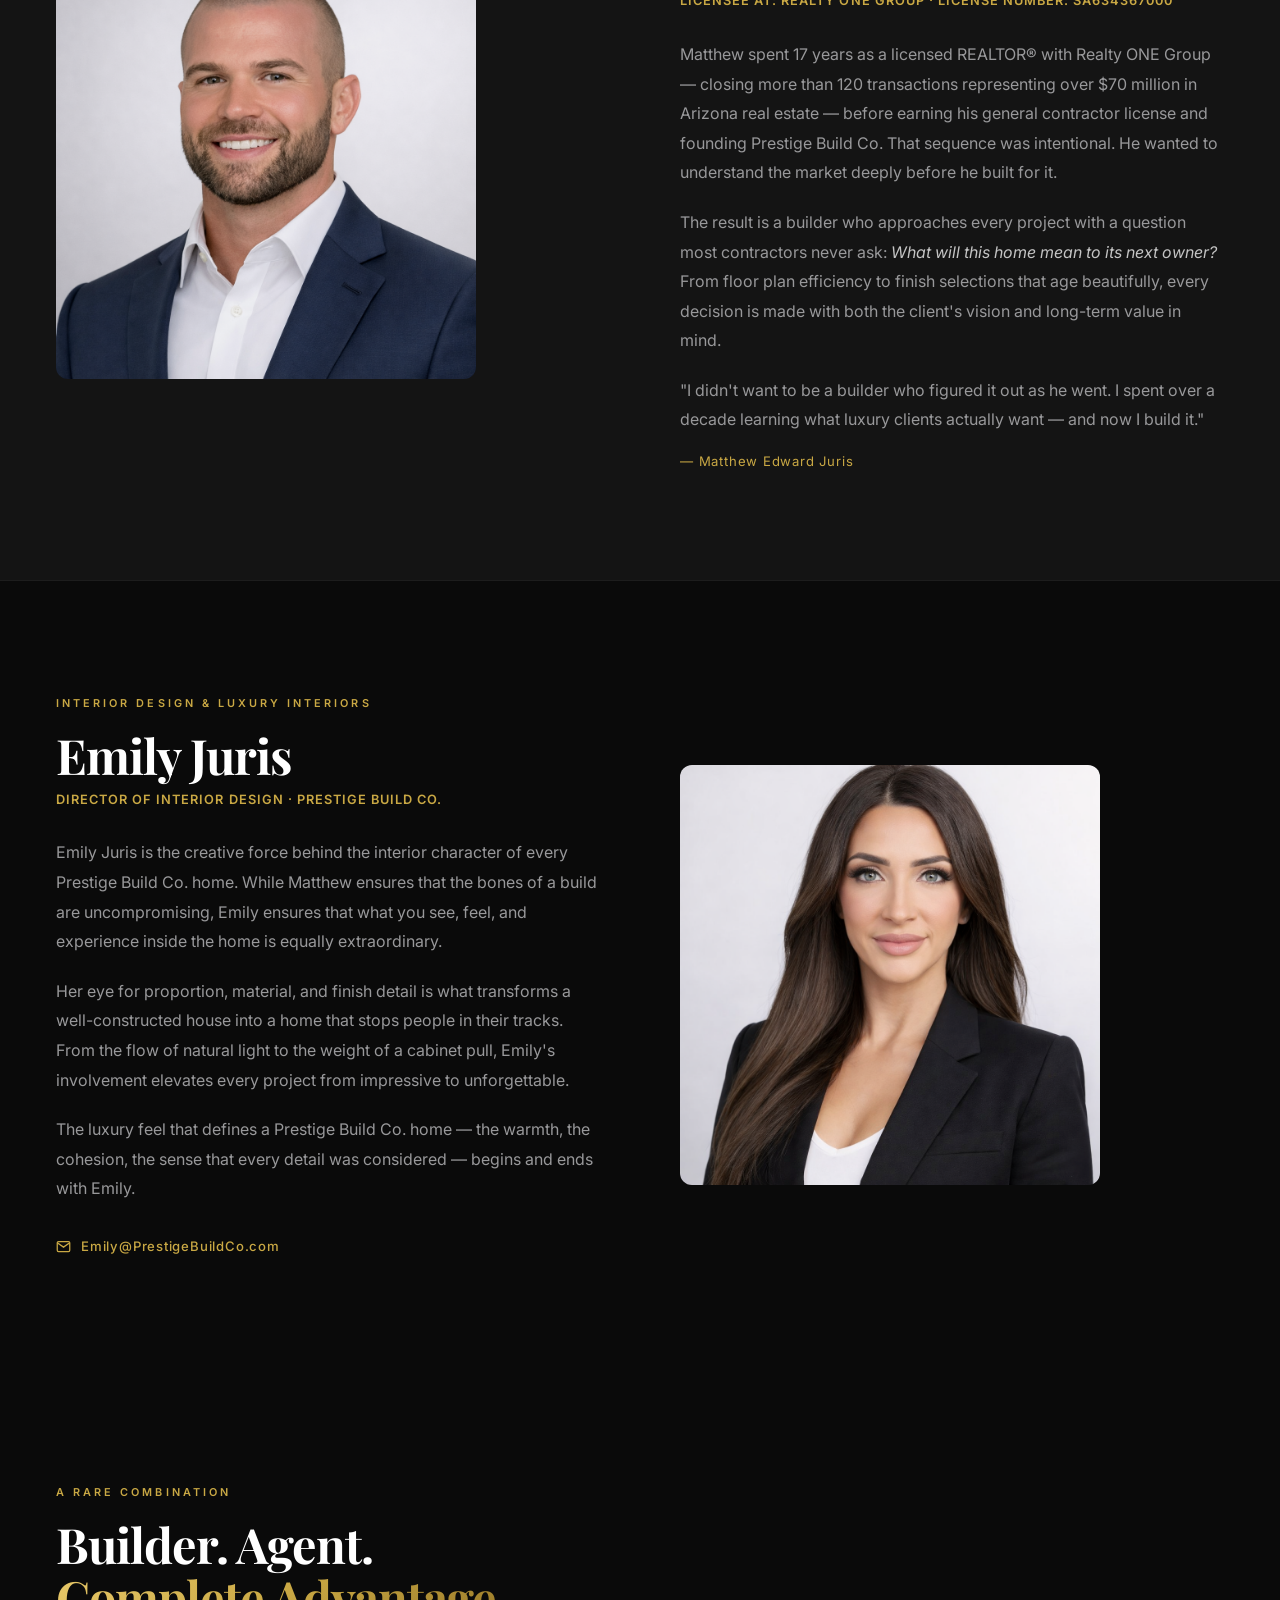
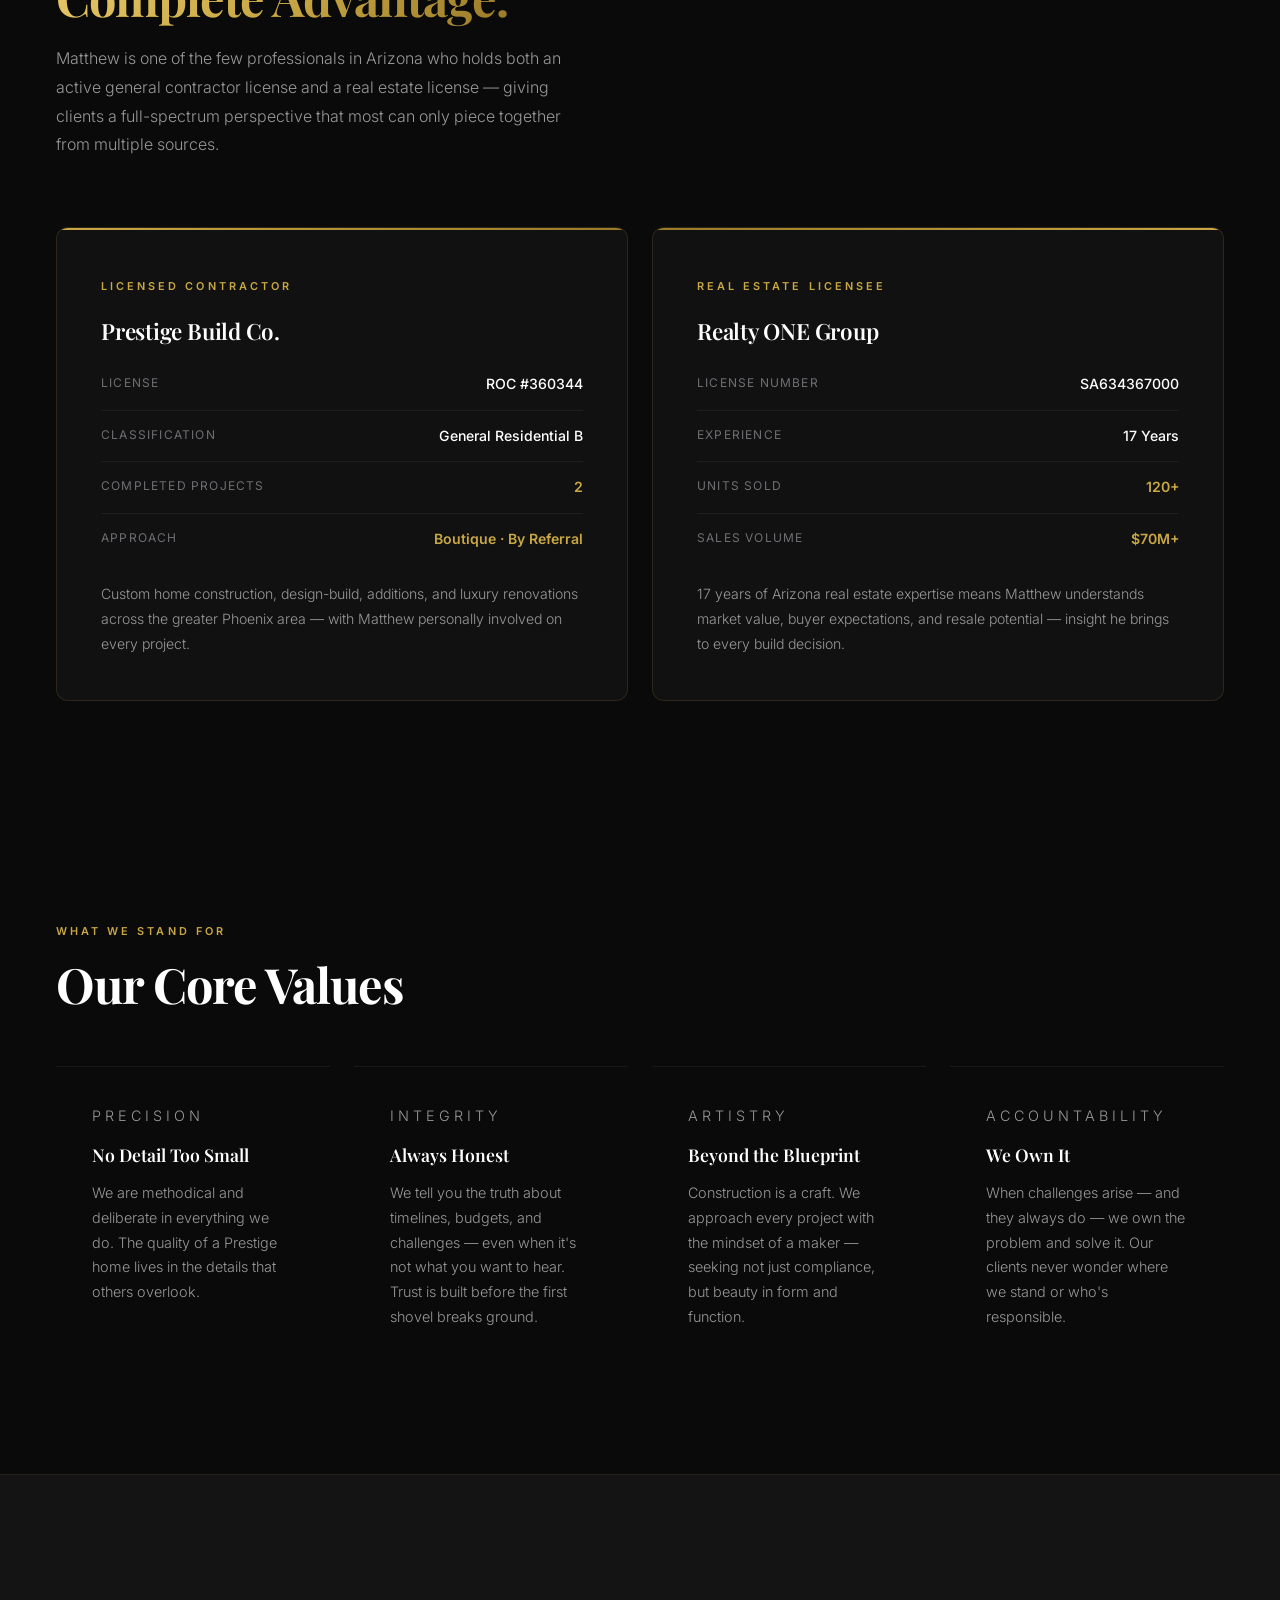
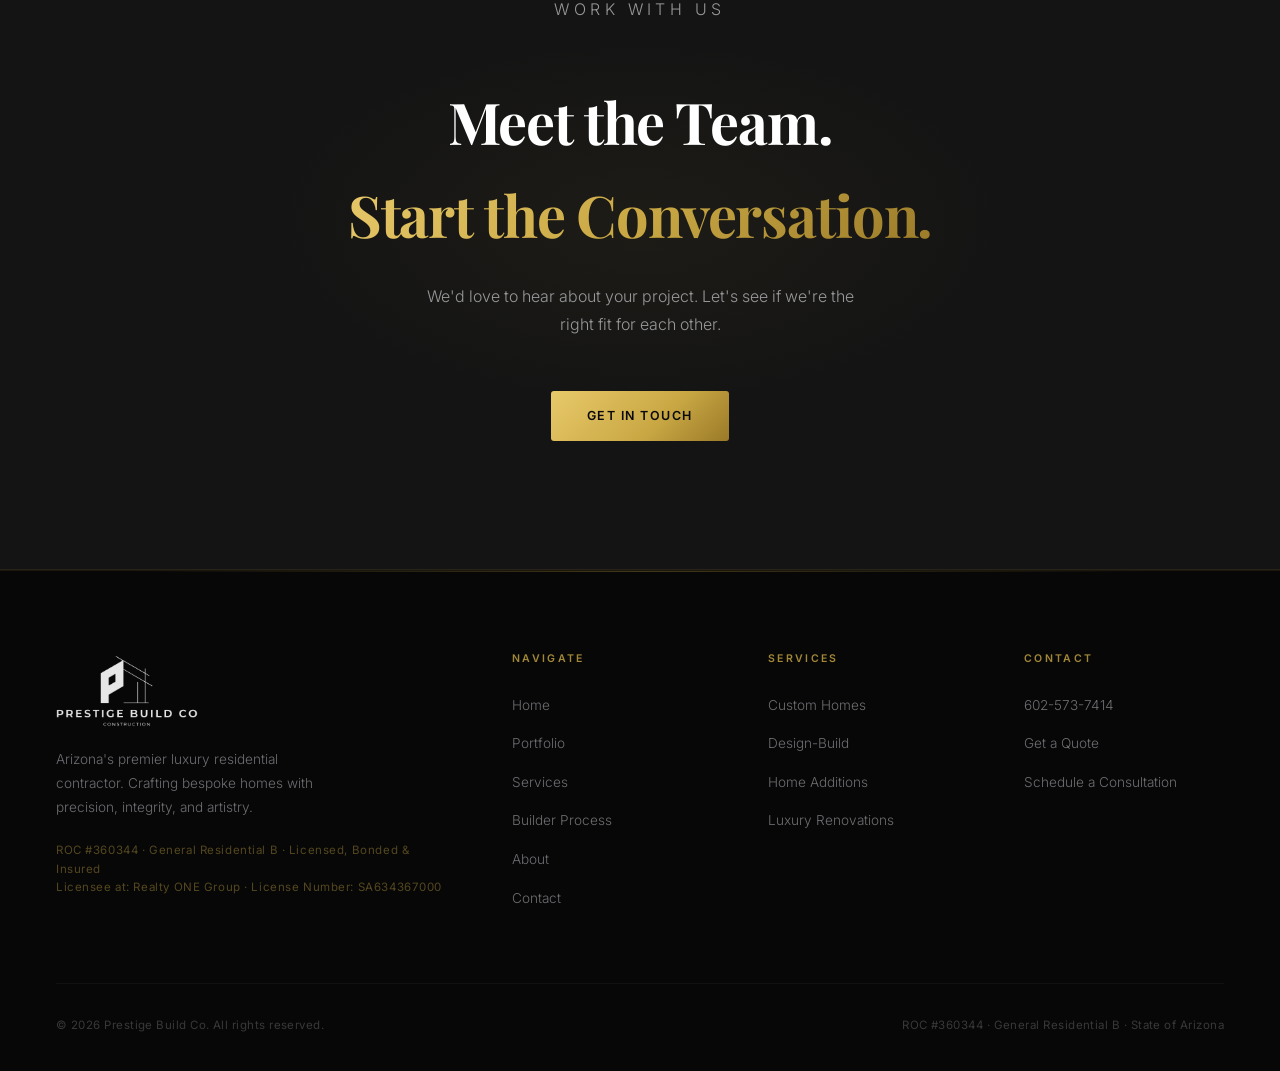
==== commit 691b22b3: "Add team photos, logo, project details, and site content - Add Emily & Matthew Juris headshots - Add" ====
--- a/about.html
+++ b/about.html
@@ -10,7 +10,7 @@
 <body>
 
   <nav id="nav">
-    <a href="index.html" class="nav-logo">Prestige Build Co.</a>
+    <a href="index.html" class="nav-logo"><img src="prestige_build_co_icon.png" alt="Prestige Build Co." class="nav-logo-icon" /><span class="nav-logo-text"><span class="nav-logo-main">Prestige Build Co.</span><span class="nav-logo-sub">Construction</span></span></a>
     <ul class="nav-links" id="navLinks">
       <li><a href="index.html">Home</a></li>
       <li><a href="portfolio.html">Portfolio</a></li>
@@ -60,11 +60,7 @@
     <div class="section-inner">
       <div class="grid-2" style="align-items:center; gap:80px;">
         <div class="fade-in">
-          <!-- INSERT HEADSHOT: Matthew Edward Juris — 600×700px recommended -->
-          <div class="media-ph" style="aspect-ratio:5/6; border-radius:12px; max-width:420px;">
-            <svg width="40" height="40" viewBox="0 0 24 24" fill="none" stroke="currentColor" stroke-width="1.5"><circle cx="12" cy="8" r="4"/><path d="M4 20c0-4 3.6-7 8-7s8 3 8 7"/></svg>
-            Insert Headshot — Matthew Edward Juris<br><span style="font-size:0.65rem; opacity:0.6;">Recommended: 600×700px</span>
-          </div>
+          <img src="Matthew_Juris_Prestige_Build_Co.png" alt="Matthew Edward Juris — Founder, Prestige Build Co." style="width:100%; max-width:420px; border-radius:12px; display:block;" />
         </div>
         <div class="fade-in">
           <p class="section-label">Founder &amp; Qualifying Party</p>
@@ -79,6 +75,29 @@
     </div>
   </div>
 
+  <!-- EMILY JURIS -->
+  <div class="section">
+    <div class="section-inner">
+      <div class="grid-2" style="align-items:center; gap:80px;">
+        <div class="fade-in">
+          <p class="section-label">Interior Design &amp; Luxury Interiors</p>
+          <h2 class="section-title" style="margin-bottom:8px;">Emily Juris</h2>
+          <p style="color:var(--gold); font-size:0.8rem; letter-spacing:0.08em; text-transform:uppercase; font-weight:600; margin-bottom:28px;">Director of Interior Design · Prestige Build Co.</p>
+          <p style="color:var(--gray-400); font-size:1rem; line-height:1.85; margin-bottom:20px;">Emily Juris is the creative force behind the interior character of every Prestige Build Co. home. While Matthew ensures that the bones of a build are uncompromising, Emily ensures that what you see, feel, and experience inside the home is equally extraordinary.</p>
+          <p style="color:var(--gray-400); font-size:1rem; line-height:1.85; margin-bottom:20px;">Her eye for proportion, material, and finish detail is what transforms a well-constructed house into a home that stops people in their tracks. From the flow of natural light to the weight of a cabinet pull, Emily's involvement elevates every project from impressive to unforgettable.</p>
+          <p style="color:var(--gray-400); font-size:1rem; line-height:1.85; margin-bottom:32px;">The luxury feel that defines a Prestige Build Co. home — the warmth, the cohesion, the sense that every detail was considered — begins and ends with Emily.</p>
+          <a href="mailto:Emily@PrestigeBuildCo.com" style="display:inline-flex; align-items:center; gap:10px; color:var(--gold); font-size:0.82rem; letter-spacing:0.06em; text-decoration:none; font-weight:500;">
+            <svg width="15" height="15" viewBox="0 0 24 24" fill="none" stroke="currentColor" stroke-width="2"><path d="M4 4h16c1.1 0 2 .9 2 2v12c0 1.1-.9 2-2 2H4c-1.1 0-2-.9-2-2V6c0-1.1.9-2 2-2z"/><polyline points="22,6 12,13 2,6"/></svg>
+            Emily@PrestigeBuildCo.com
+          </a>
+        </div>
+        <div class="fade-in">
+          <img src="Emily_Juris_Prestige_Build_Co.png" alt="Emily Juris — Director of Interior Design, Prestige Build Co." style="width:100%; max-width:420px; border-radius:12px; display:block;" />
+        </div>
+      </div>
+    </div>
+  </div>
+
   <!-- DUAL EXPERTISE -->
   <div class="section">
     <div class="section-inner">
@@ -189,7 +208,7 @@
   <footer>
     <div class="footer-inner">
       <div>
-        <div class="footer-logo">Prestige Build Co.</div>
+        <img src="prestige_build_co_white_logo.png" alt="Prestige Build Co." style="height:80px; width:auto; display:block; margin-bottom:16px; opacity:0.9;" />
         <p class="footer-desc">Arizona's premier luxury residential contractor. Crafting bespoke homes with precision, integrity, and artistry.</p>
         <p class="footer-roc">ROC #360344 · General Residential B · Licensed, Bonded &amp; Insured<br>Licensee at: Realty ONE Group · License Number: SA634367000</p>
       </div>
--- a/styles.css
+++ b/styles.css
@@ -20,7 +20,7 @@
   --gray-300:     #c0c0c2;
   --gray-400:     #98989a;
   --gray-600:     #6e6e73;
-  --nav-h:        76px;
+  --nav-h:        88px;
   --max-w:        1200px;
   --font-serif:   'Playfair Display', Georgia, serif;
   --font-sans:    'Inter', -apple-system, BlinkMacSystemFont, sans-serif;
@@ -74,19 +74,53 @@
 }
 
 .nav-logo {
+  display: flex;
+  align-items: center;
+  gap: 6px;
+  text-decoration: none;
+  line-height: 1;
+}
+
+.nav-logo-icon {
+  height: 52px;
+  width: auto;
+  display: block;
+  flex-shrink: 0;
+}
+
+.nav-logo-text {
+  display: flex;
+  flex-direction: column;
+  gap: 3px;
+}
+
+.nav-logo-main {
   font-family: var(--font-sans);
-  font-size: 0.82rem;
+  font-size: 1.05rem;
   font-weight: 700;
-  letter-spacing: 0.28em;
-  text-transform: uppercase;
-  text-decoration: none;
-  background: linear-gradient(90deg, var(--gold-dark), var(--gold-light), var(--gold), var(--gold-light), var(--gold-dark));
+  letter-spacing: 0.22em;
+  text-transform: uppercase;
+  background: linear-gradient(90deg, var(--gold-dark), var(--gold-light), #fff, var(--gold-light), var(--gold), var(--gold-light), var(--gold-dark));
   background-size: 300% auto;
   -webkit-background-clip: text;
   -webkit-text-fill-color: transparent;
   background-clip: text;
-  animation: shimmer 6s linear infinite;
-  white-space: nowrap;
+  animation: shimmer 12s linear infinite;
+}
+
+.nav-logo-sub {
+  font-family: var(--font-sans);
+  font-size: 0.52rem;
+  font-weight: 500;
+  letter-spacing: 0.38em;
+  text-transform: uppercase;
+  background: linear-gradient(90deg, var(--gold-dark), var(--gold-light), #fff, var(--gold-light), var(--gold-dark));
+  background-size: 300% auto;
+  -webkit-background-clip: text;
+  -webkit-text-fill-color: transparent;
+  background-clip: text;
+  animation: shimmer 12s linear infinite;
+  animation-delay: 0.4s;
 }
 
 .nav-links {
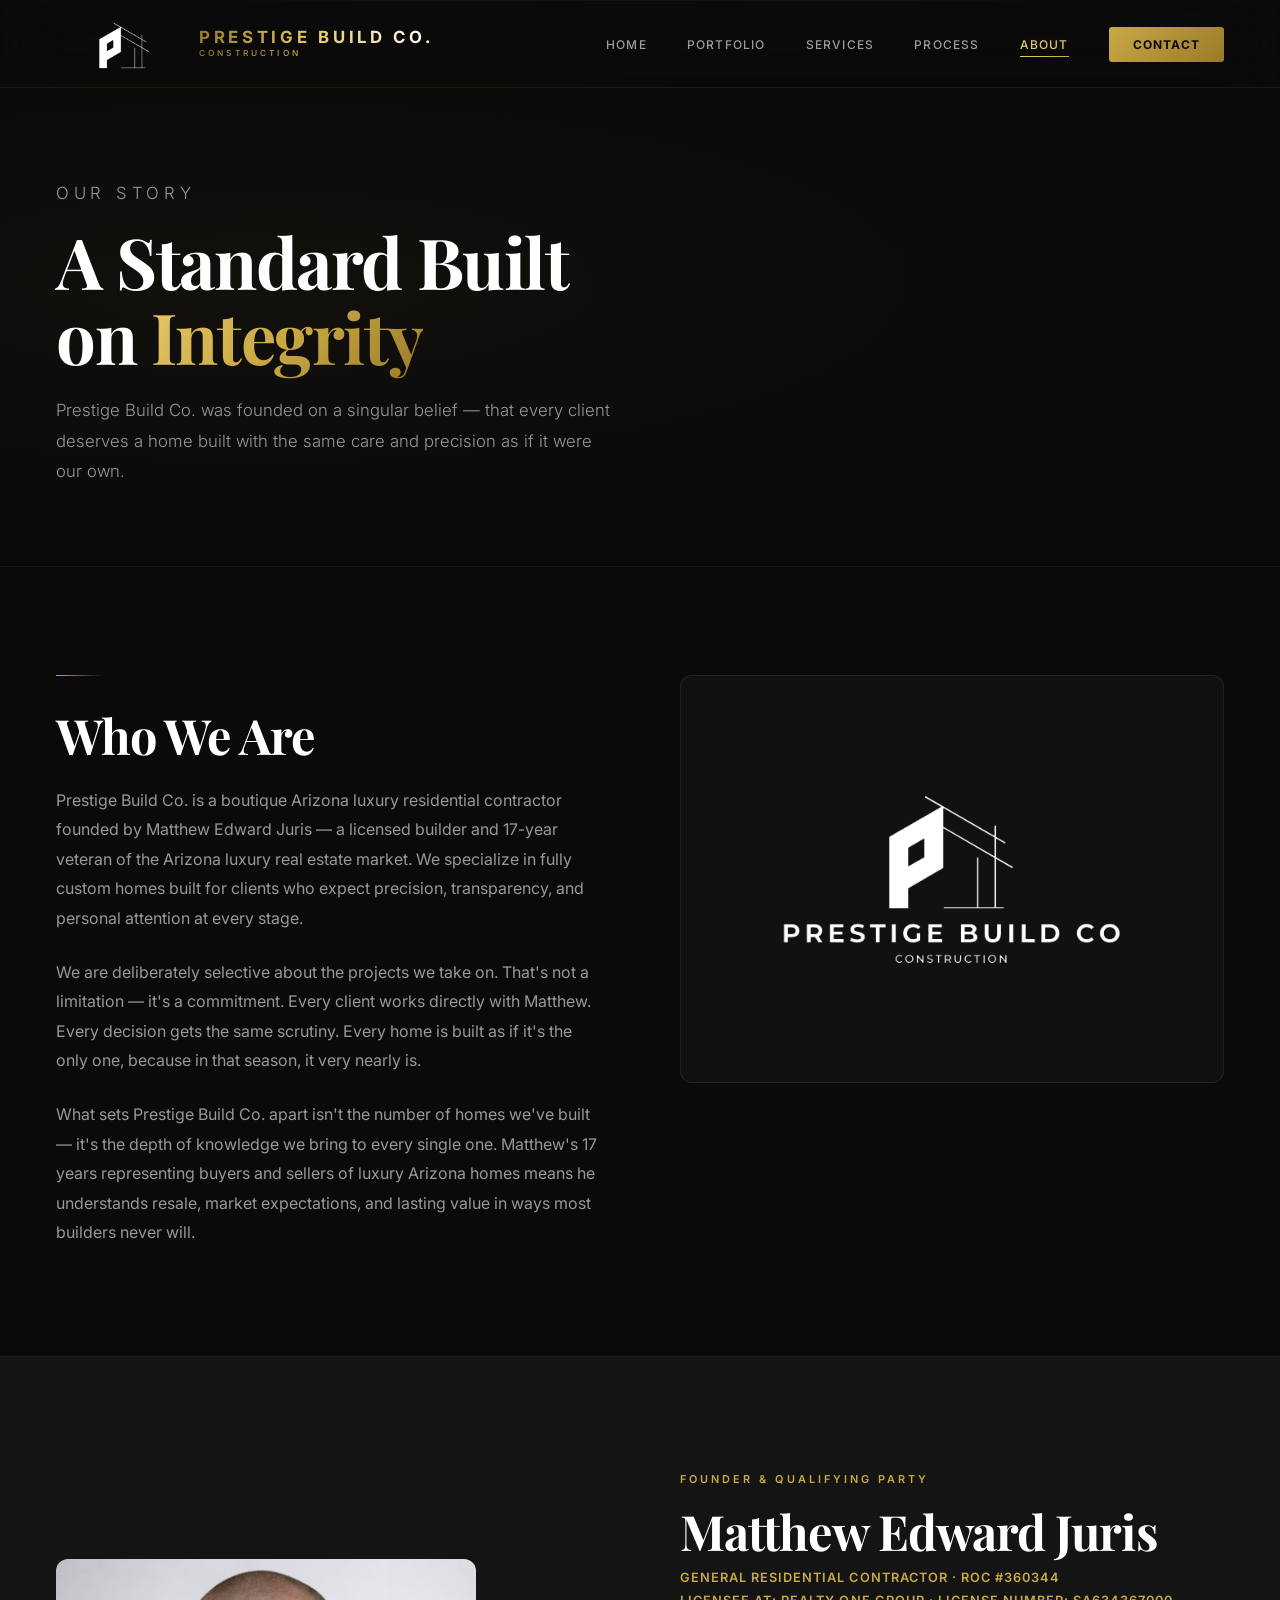
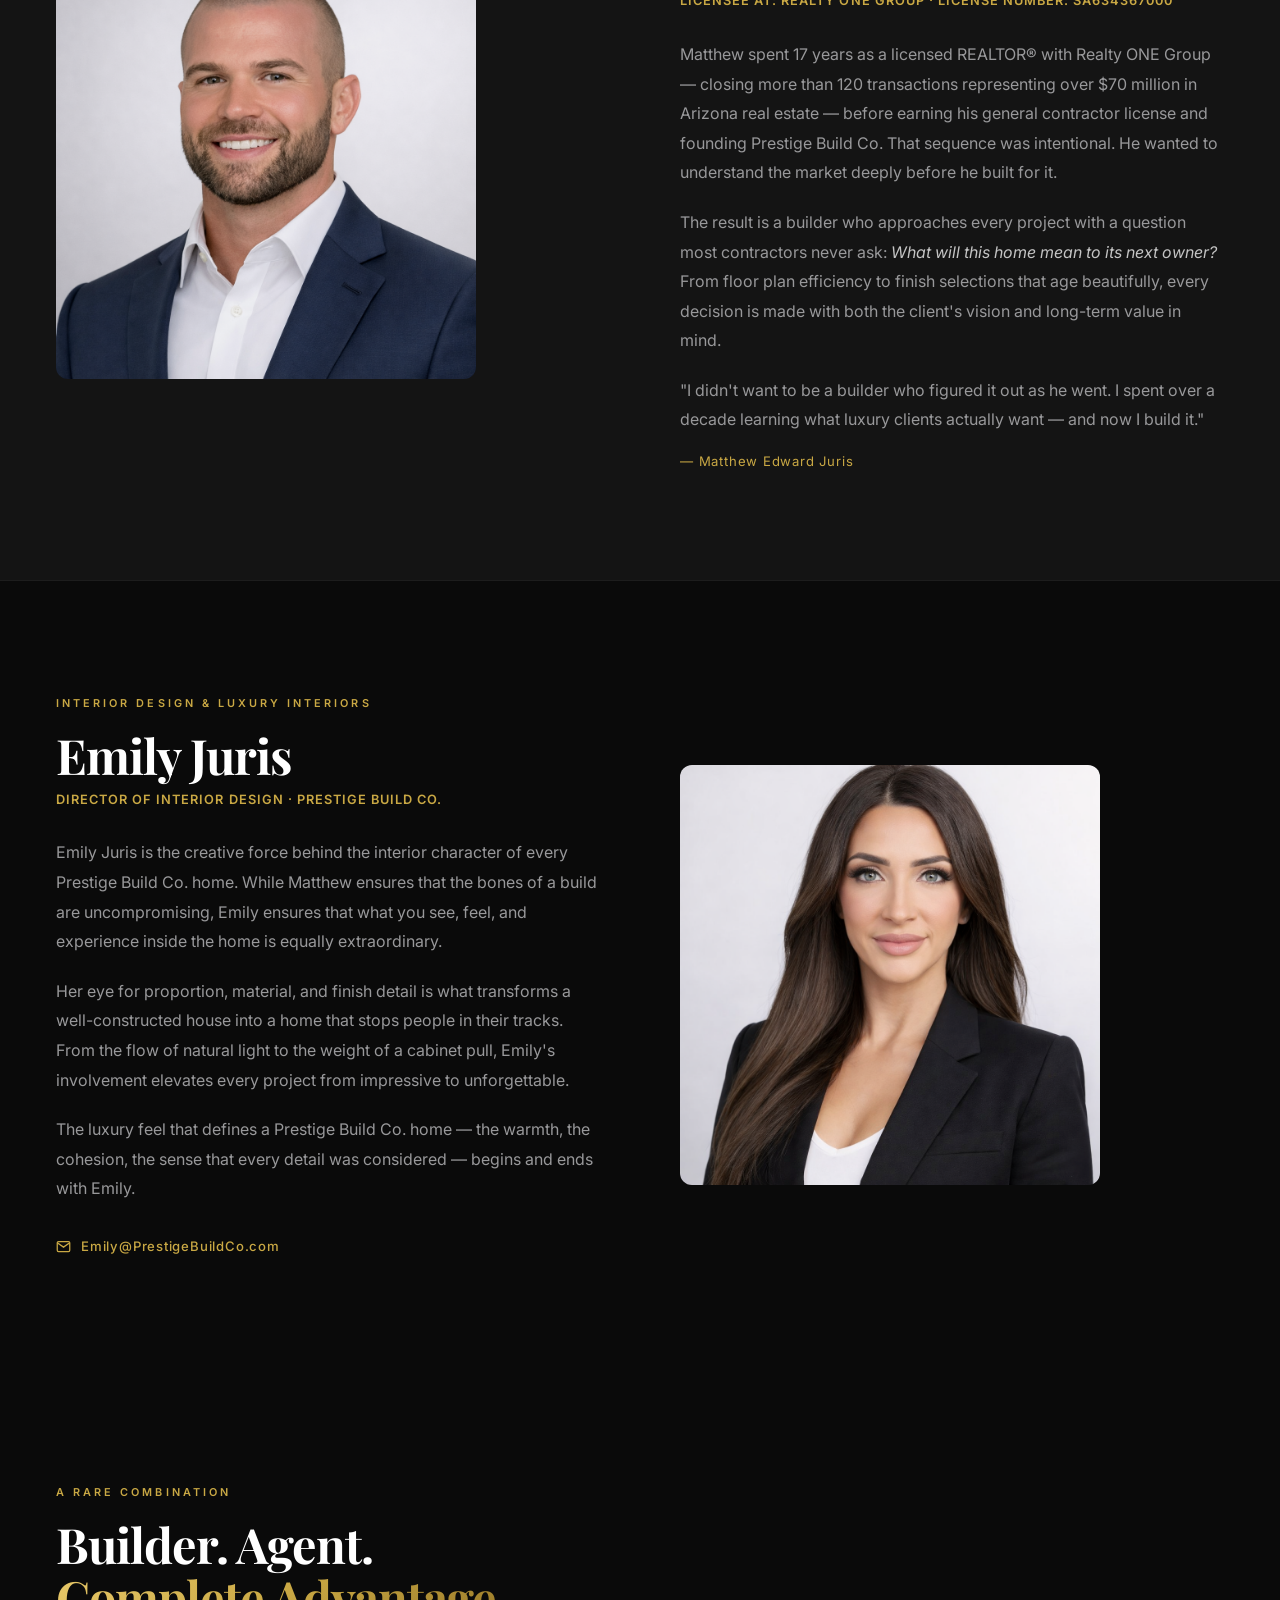
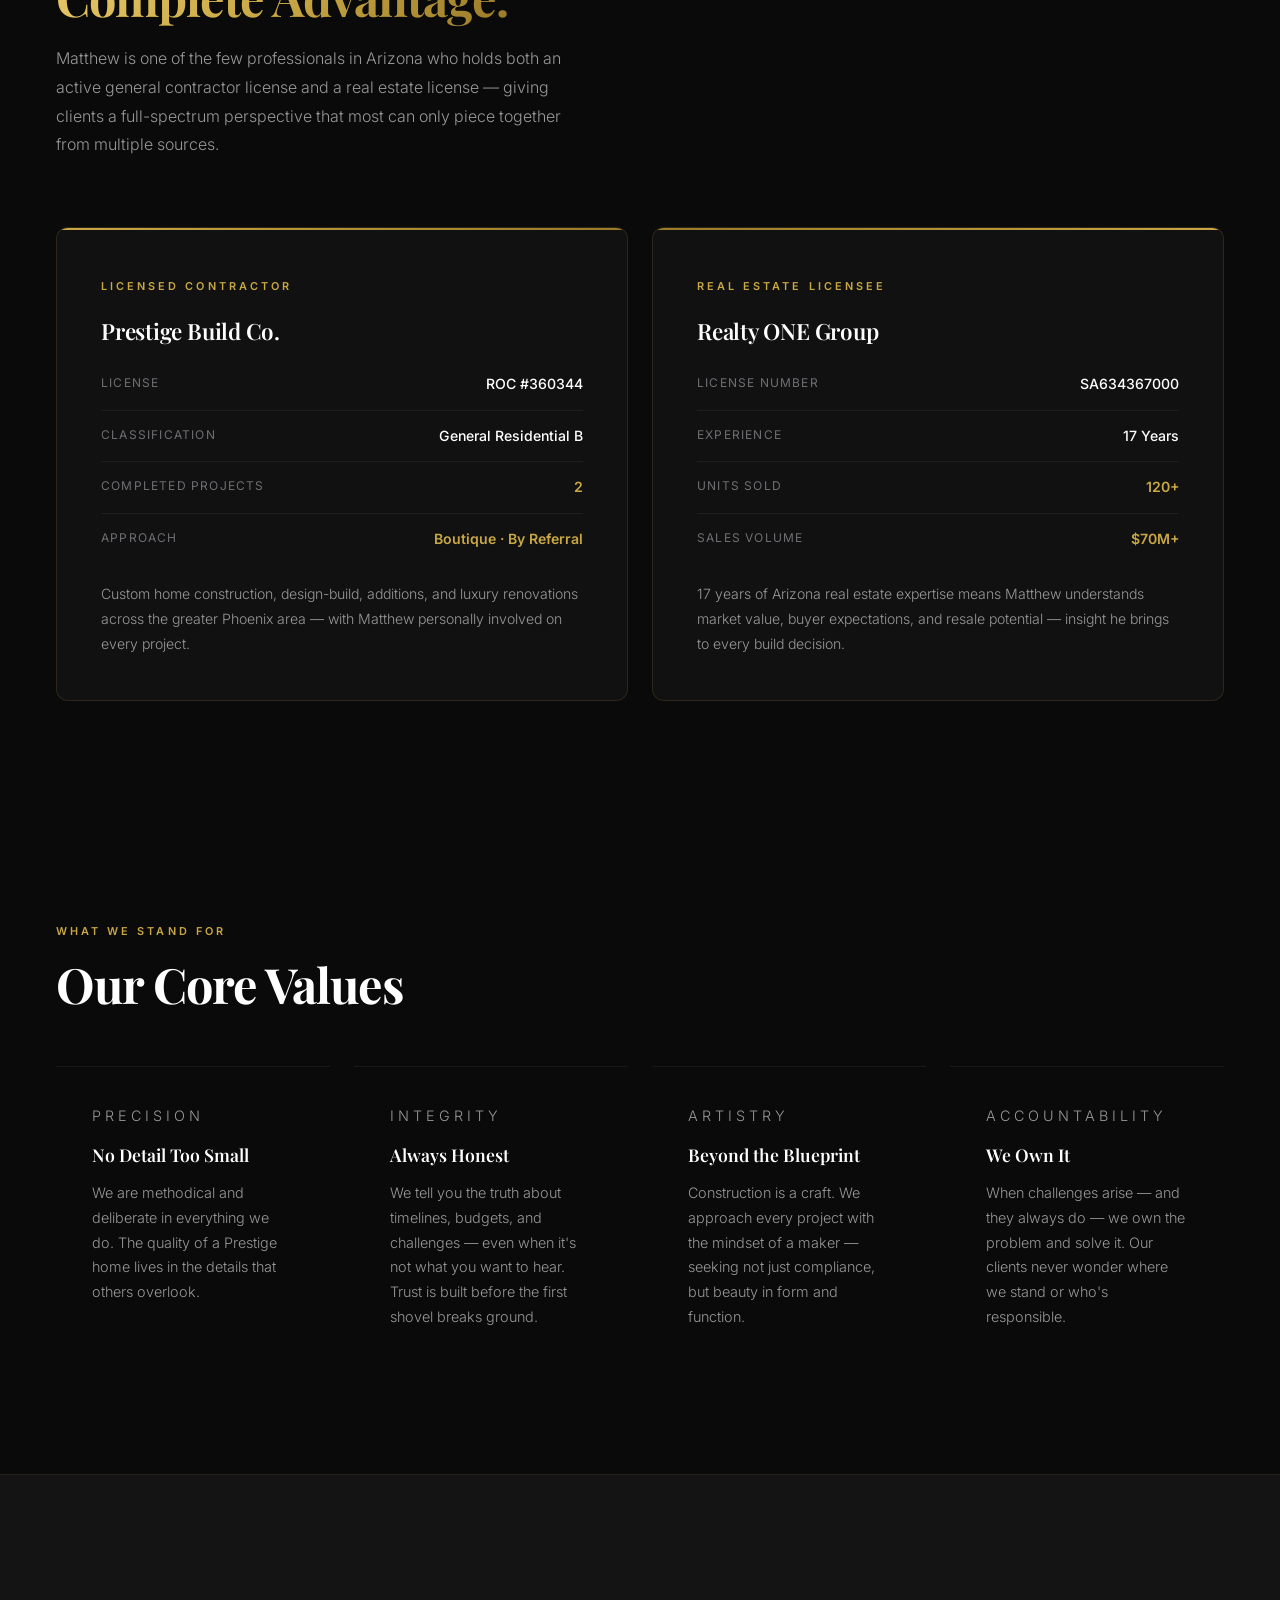
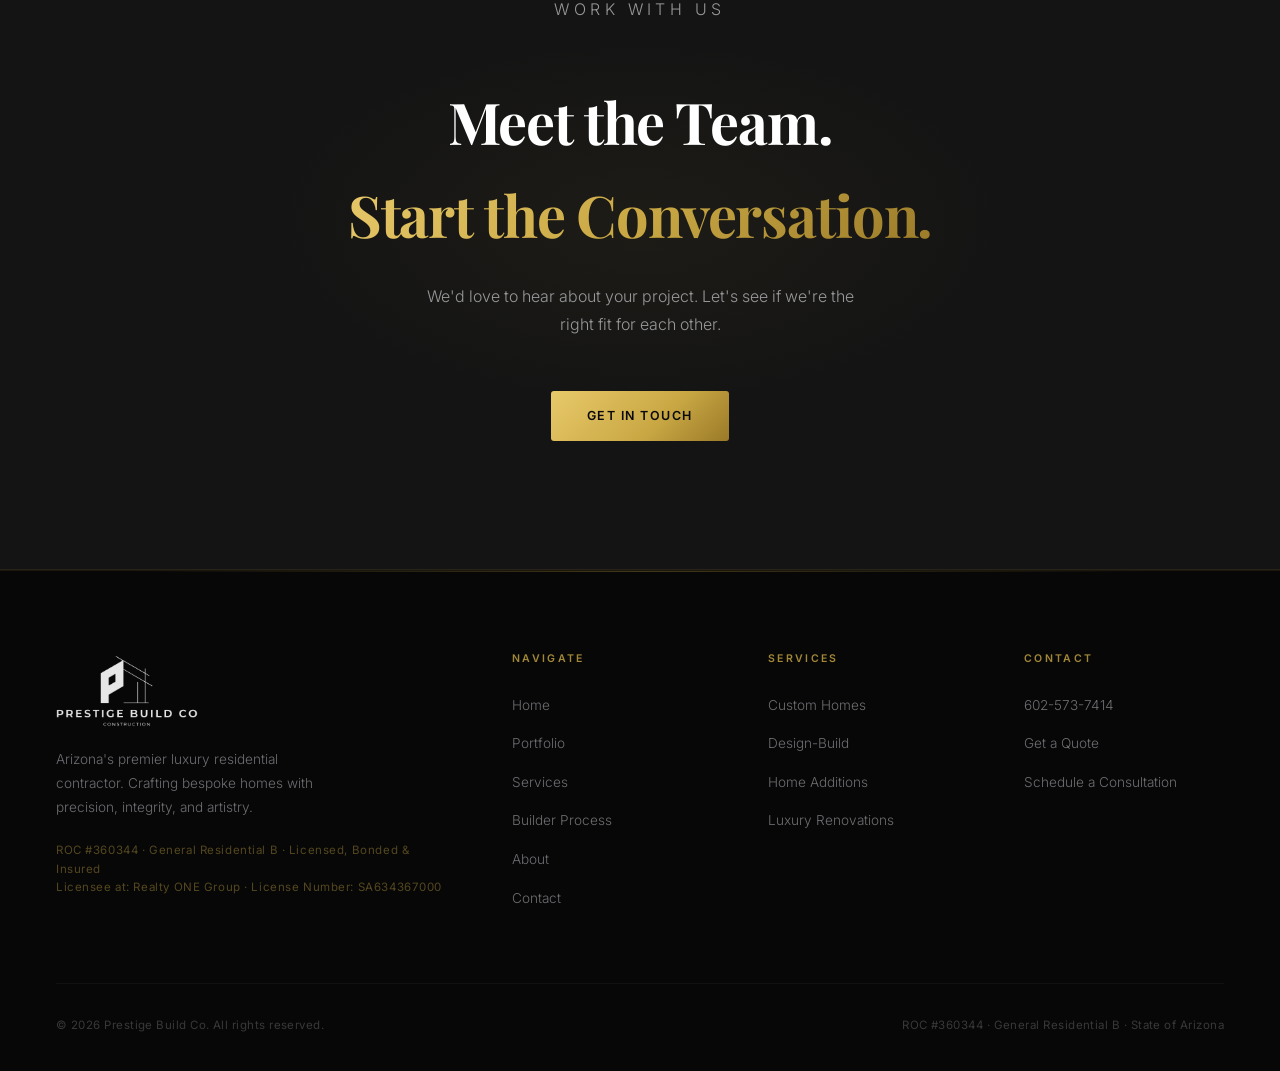
==== commit 80acce43: "Add company logo to About page Who We Are section Co-Authored-By: Claude Sonnet 4.6 <noreply@anthrop" ====
--- a/about.html
+++ b/about.html
@@ -45,10 +45,8 @@
           <p style="color:var(--gray-400); font-size:1rem; line-height:1.85;">What sets Prestige Build Co. apart isn't the number of homes we've built — it's the depth of knowledge we bring to every single one. Matthew's 17 years representing buyers and sellers of luxury Arizona homes means he understands resale, market expectations, and lasting value in ways most builders never will.</p>
         </div>
         <div class="fade-in">
-          <!-- INSERT COMPANY / TEAM PHOTO: 800×600px recommended -->
-          <div class="media-ph" style="aspect-ratio:4/3; border-radius:12px;">
-            <svg width="40" height="40" viewBox="0 0 24 24" fill="none" stroke="currentColor" stroke-width="1.5"><rect x="3" y="3" width="18" height="18" rx="2"/><circle cx="8.5" cy="8.5" r="1.5"/><path d="m21 15-5-5L5 21"/></svg>
-            Insert Company or Team Photo<br><span style="font-size:0.65rem; opacity:0.6;">Recommended: 800×600px</span>
+          <div style="aspect-ratio:4/3; border-radius:12px; background:var(--black-card); border:1px solid rgba(201,168,68,0.12); display:flex; align-items:center; justify-content:center; padding:48px;">
+            <img src="prestige_build_co_white_logo.png" alt="Prestige Build Co." style="width:100%; max-width:340px; height:auto; display:block;" />
           </div>
         </div>
       </div>
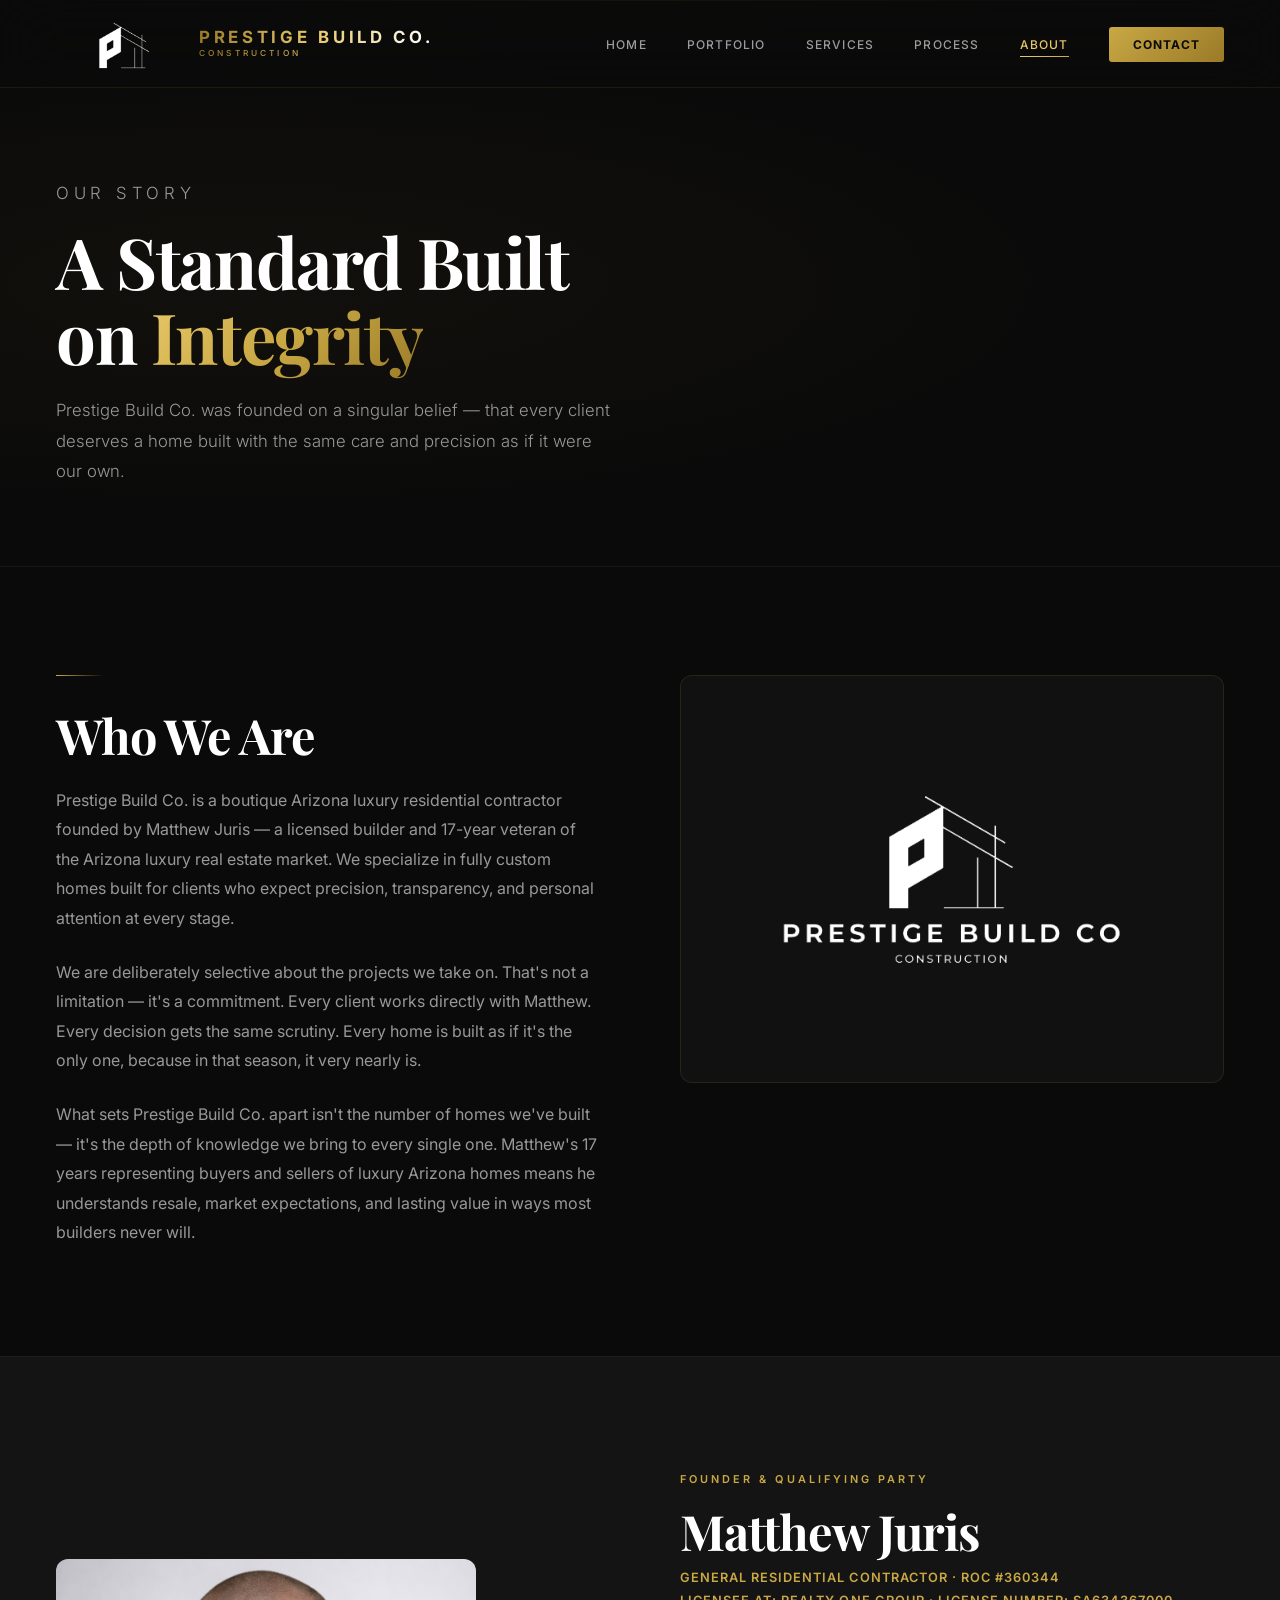
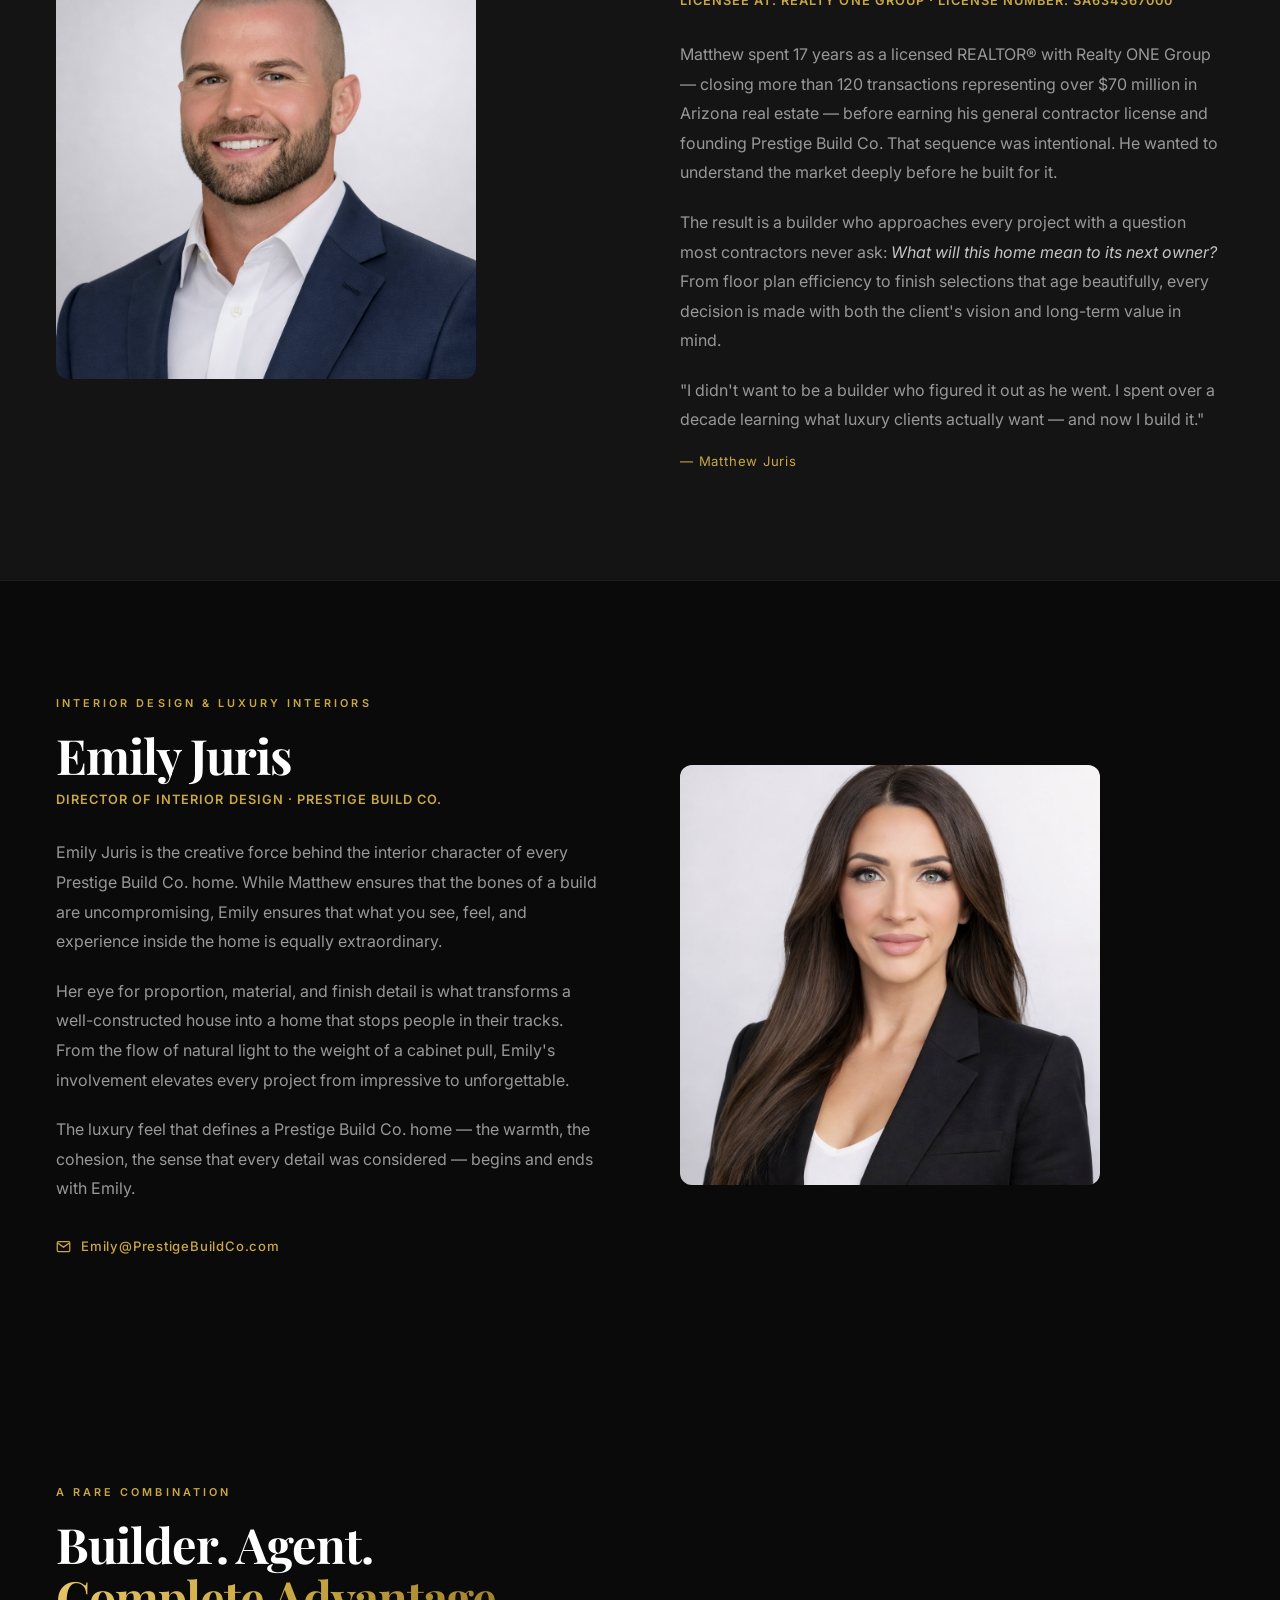
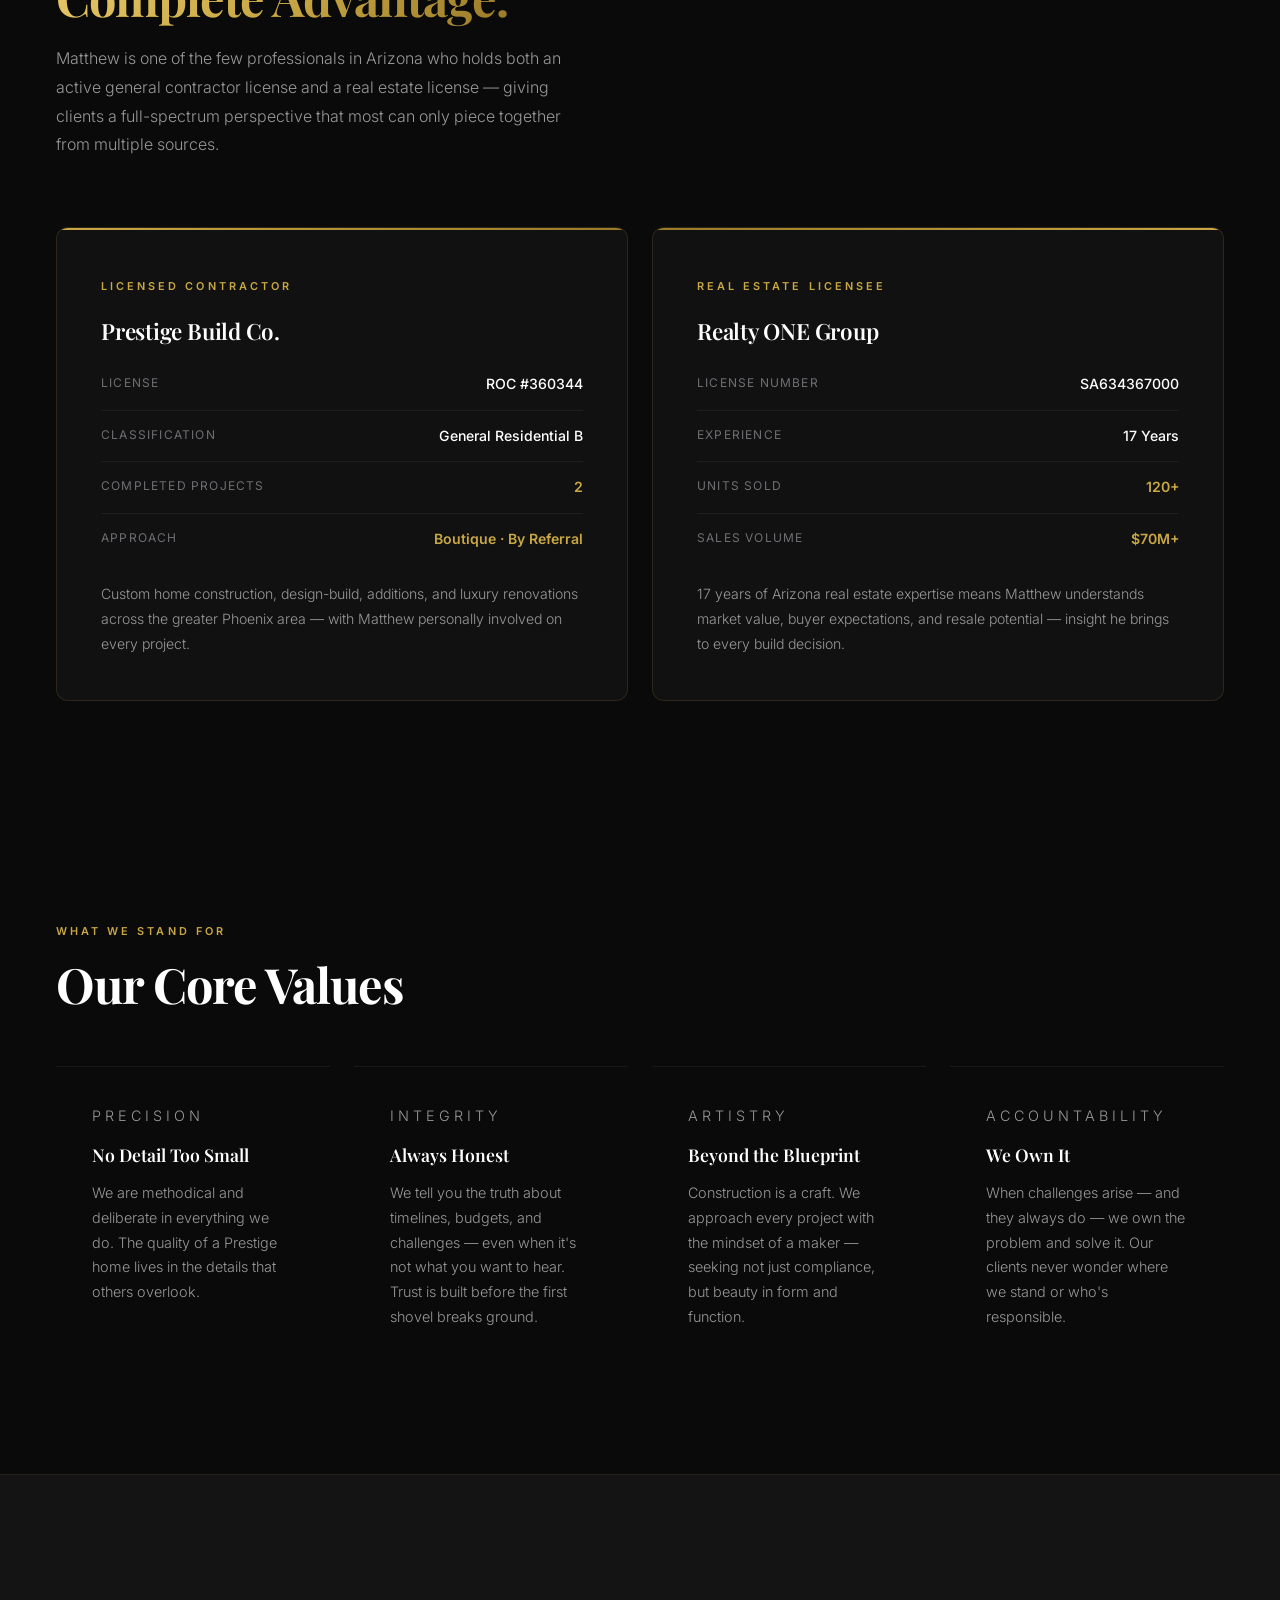
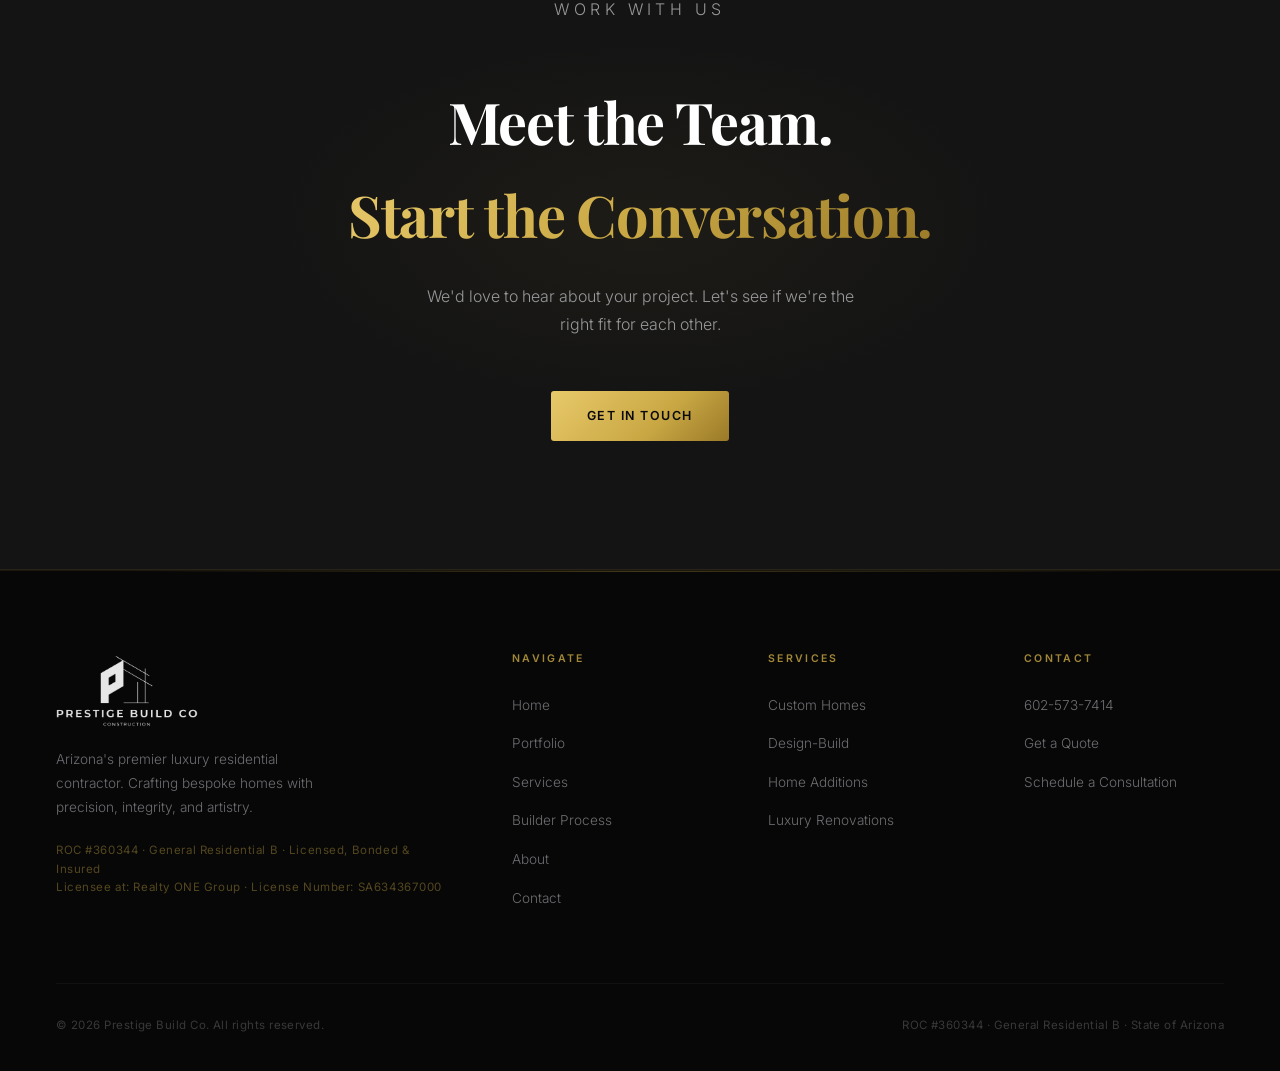
==== commit 45f2f195: "Remove Matthew's middle name Edward from all pages Co-Authored-By: Claude Sonnet 4.6 <noreply@anthro" ====
--- a/about.html
+++ b/about.html
@@ -4,7 +4,7 @@
   <meta charset="UTF-8" />
   <meta name="viewport" content="width=device-width, initial-scale=1.0" />
   <title>About — Prestige Build Co.</title>
-  <meta name="description" content="Learn about Prestige Build Co., founded by Matthew Edward Juris. Arizona luxury residential contractor, ROC #360344." />
+  <meta name="description" content="Learn about Prestige Build Co., founded by Matthew Juris. Arizona luxury residential contractor, ROC #360344." />
   <link rel="stylesheet" href="styles.css" />
 </head>
 <body>
@@ -40,7 +40,7 @@
         <div class="fade-in">
           <div class="gold-line"></div>
           <h2 class="section-title" style="margin-bottom:24px;">Who We Are</h2>
-          <p style="color:var(--gray-400); font-size:1rem; line-height:1.85; margin-bottom:24px;">Prestige Build Co. is a boutique Arizona luxury residential contractor founded by Matthew Edward Juris — a licensed builder and 17-year veteran of the Arizona luxury real estate market. We specialize in fully custom homes built for clients who expect precision, transparency, and personal attention at every stage.</p>
+          <p style="color:var(--gray-400); font-size:1rem; line-height:1.85; margin-bottom:24px;">Prestige Build Co. is a boutique Arizona luxury residential contractor founded by Matthew Juris — a licensed builder and 17-year veteran of the Arizona luxury real estate market. We specialize in fully custom homes built for clients who expect precision, transparency, and personal attention at every stage.</p>
           <p style="color:var(--gray-400); font-size:1rem; line-height:1.85; margin-bottom:24px;">We are deliberately selective about the projects we take on. That's not a limitation — it's a commitment. Every client works directly with Matthew. Every decision gets the same scrutiny. Every home is built as if it's the only one, because in that season, it very nearly is.</p>
           <p style="color:var(--gray-400); font-size:1rem; line-height:1.85;">What sets Prestige Build Co. apart isn't the number of homes we've built — it's the depth of knowledge we bring to every single one. Matthew's 17 years representing buyers and sellers of luxury Arizona homes means he understands resale, market expectations, and lasting value in ways most builders never will.</p>
         </div>
@@ -58,16 +58,16 @@
     <div class="section-inner">
       <div class="grid-2" style="align-items:center; gap:80px;">
         <div class="fade-in">
-          <img src="Matthew_Juris_Prestige_Build_Co.png" alt="Matthew Edward Juris — Founder, Prestige Build Co." style="width:100%; max-width:420px; border-radius:12px; display:block;" />
+          <img src="Matthew_Juris_Prestige_Build_Co.png" alt="Matthew Juris — Founder, Prestige Build Co." style="width:100%; max-width:420px; border-radius:12px; display:block;" />
         </div>
         <div class="fade-in">
           <p class="section-label">Founder &amp; Qualifying Party</p>
-          <h2 class="section-title" style="margin-bottom:8px;">Matthew Edward Juris</h2>
+          <h2 class="section-title" style="margin-bottom:8px;">Matthew Juris</h2>
           <p style="color:var(--gold); font-size:0.8rem; letter-spacing:0.08em; text-transform:uppercase; font-weight:600; margin-bottom:28px; line-height:1.8;">General Residential Contractor · ROC #360344<br>Licensee at: Realty ONE Group · License Number: SA634367000</p>
           <p style="color:var(--gray-400); font-size:1rem; line-height:1.85; margin-bottom:20px;">Matthew spent 17 years as a licensed REALTOR® with Realty ONE Group — closing more than 120 transactions representing over $70 million in Arizona real estate — before earning his general contractor license and founding Prestige Build Co. That sequence was intentional. He wanted to understand the market deeply before he built for it.</p>
           <p style="color:var(--gray-400); font-size:1rem; line-height:1.85; margin-bottom:20px;">The result is a builder who approaches every project with a question most contractors never ask: <em style="color:rgba(255,255,255,0.75);">What will this home mean to its next owner?</em> From floor plan efficiency to finish selections that age beautifully, every decision is made with both the client's vision and long-term value in mind.</p>
           <p style="color:var(--gray-400); font-size:1rem; line-height:1.85;">"I didn't want to be a builder who figured it out as he went. I spent over a decade learning what luxury clients actually want — and now I build it."</p>
-          <p style="margin-top:16px; font-size:0.82rem; color:var(--gold); letter-spacing:0.06em;">— Matthew Edward Juris</p>
+          <p style="margin-top:16px; font-size:0.82rem; color:var(--gold); letter-spacing:0.06em;">— Matthew Juris</p>
         </div>
       </div>
     </div>
